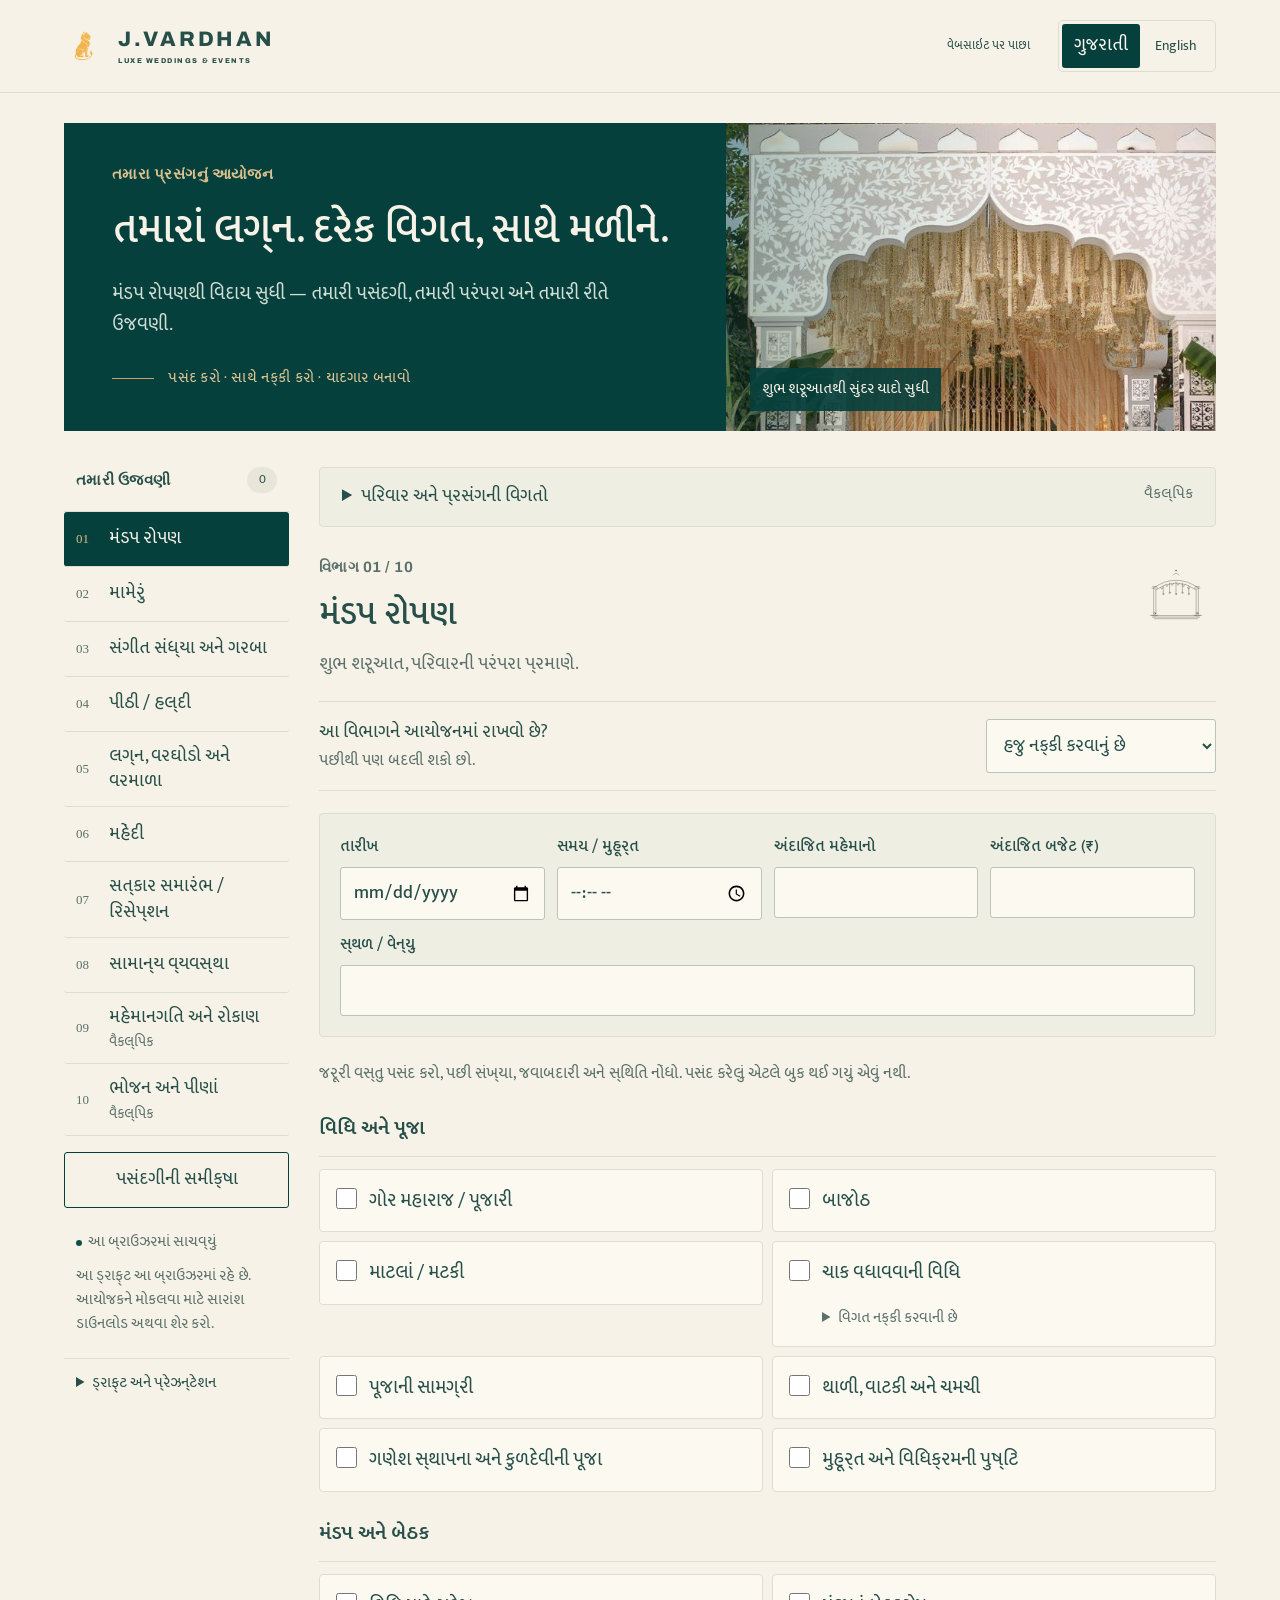
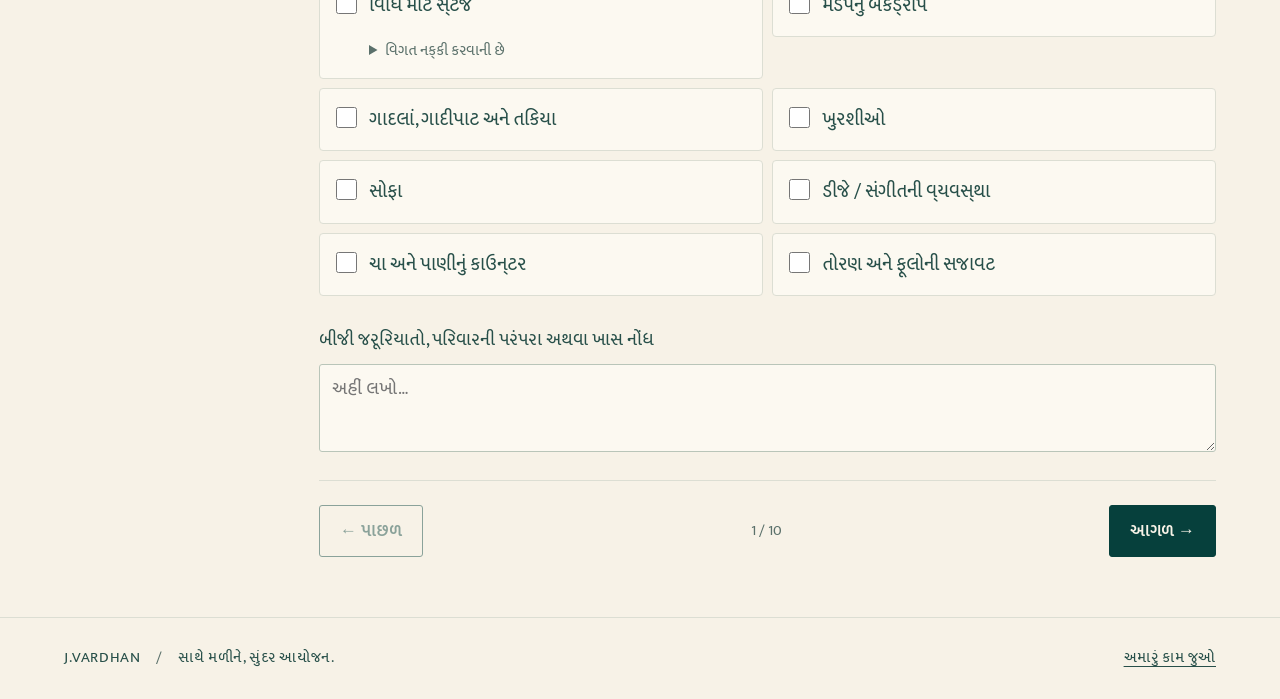
==== checklist.html @ 28c512dc "Add bilingual wedding checklist and client meeting decks" ====
<!doctype html>
<html lang="gu">
<head>
  <meta charset="utf-8">
  <meta name="viewport" content="width=device-width, initial-scale=1">
  <title>Wedding Checklist · Gujarati & English | J.Vardhan</title>
  <meta name="description" content="Plan your wedding together with a Gujarati and English checklist. Choose each function, record arrangements and create a client brief.">
  <meta name="theme-color" content="#06403C">
  <link rel="canonical" href="https://mihirzalavadia.github.io/jvardhan-site/checklist.html">
  <meta property="og:type" content="website">
  <meta property="og:title" content="Your wedding, thoughtfully planned | J.Vardhan">
  <meta property="og:description" content="A Gujarati and English wedding checklist for families. From Mandap Ropan to the final farewell.">
  <meta property="og:url" content="https://mihirzalavadia.github.io/jvardhan-site/checklist.html">
  <meta property="og:image" content="https://mihirzalavadia.github.io/jvardhan-site/assets/real/real-mandap-01.jpg">
  <meta name="twitter:card" content="summary_large_image">
  <link rel="icon" href="assets/lion-guardian.png">
  <link rel="preconnect" href="https://fonts.googleapis.com">
  <link rel="preconnect" href="https://fonts.gstatic.com" crossorigin>
  <link href="https://fonts.googleapis.com/css2?family=Archivo:wght@500;600;700;800&family=Inter:wght@400;500;600&family=Mukta+Vaani:wght@400;500;600;700&display=swap" rel="stylesheet">
  <link href="https://api.fontshare.com/v2/css?f[]=boska@400,401,500&display=swap" rel="stylesheet">
  <link rel="stylesheet" href="checklist.css?v=1">
  <script src="checklist-data.js?v=1" defer></script>
  <script src="checklist.js?v=1" defer></script>
</head>
<body>
  <a class="skip-link" href="#workspace">ફોર્મ પર જાઓ / Skip to form</a>
  <header class="topbar">
    <a href="index.html" class="brand" aria-label="J.Vardhan home"><img src="assets/lion-guardian.png" alt="" width="40" height="48"><span>J.VARDHAN<small>LUXE WEDDINGS &amp; EVENTS</small></span></a>
    <div class="top-actions"><a href="weddings.html" class="back-site" data-t="backSite">વેબસાઇટ પર પાછા</a><div class="language" role="group" aria-label="Language / ભાષા"><button type="button" data-lang="gu" lang="gu" aria-pressed="true">ગુજરાતી</button><button type="button" data-lang="en" lang="en" aria-pressed="false">English</button></div></div>
  </header>
  <main>
    <section class="hero">
      <div class="hero-copy"><p class="eyebrow" data-t="eyebrow">તમારા પ્રસંગનું આયોજન</p><h1 data-t="headline">તમારાં લગ્ન. દરેક વિગત, સાથે મળીને.</h1><p data-t="heroText">મંડપ રોપણથી વિદાય સુધી — તમારી પસંદગી, તમારી પરંપરા અને તમારી રીતે ઉજવણી.</p><div class="hero-foot"><span class="gold-line"></span><span data-t="heroFoot">પસંદ કરો · સાથે નક્કી કરો · યાદગાર બનાવો</span></div></div>
      <div class="hero-photo"><img src="assets/real/real-mandap-01.jpg" alt="Floral wedding mandap / ફૂલોથી સજાવેલો લગ્નમંડપ" width="700" height="500"><span data-t="photoCaption">શુભ શરૂઆતથી સુંદર યાદો સુધી</span></div>
    </section>
    <div class="planner-layout">
      <aside class="sidebar" aria-label="Planning sections / આયોજનના વિભાગો">
        <div class="sidebar-heading"><span class="eyebrow" data-t="yourCelebration">તમારી ઉજવણી</span><span id="total-counter" class="count-pill">0</span></div>
        <nav id="section-nav" aria-label="Functions / પ્રસંગો"></nav>
        <button type="button" id="review-nav" class="review-nav" data-t="review">પસંદગીની સમીક્ષા</button>
        <div class="save-note"><span class="save-dot" aria-hidden="true"></span><span id="save-status" role="status"></span><p data-t="localNotice">આ ડ્રાફ્ટ આ બ્રાઉઝરમાં રહે છે. આયોજકને મોકલવા માટે સારાંશ ડાઉનલોડ અથવા શેર કરો.</p></div>
        <details class="draft-tools"><summary data-t="draftTools">ડ્રાફ્ટ અને પ્રેઝન્ટેશન</summary><button type="button" data-action="export" data-t="saveDraft">ફરી ખોલી શકાય એવો ડ્રાફ્ટ ડાઉનલોડ કરો</button><button type="button" data-action="import" data-t="openDraft">સાચવેલો ડ્રાફ્ટ ખોલો</button><input id="import-file" type="file" accept="application/json,.json" hidden><a id="deck-download" href="assets/decks/JVARDHAN-Wedding-Checklist-Gujarati.pptx" download data-t="deck">પ્રેઝન્ટેશન ડાઉનલોડ કરો</a><button type="button" data-action="reset" class="reset" data-t="newClient">નવા ક્લાયન્ટ માટે શરૂ કરો</button></details>
      </aside>
      <div class="workspace" id="workspace" tabindex="-1">
        <details class="client-details" id="client-details"><summary><span data-t="clientDetails">પરિવાર અને પ્રસંગની વિગતો</span><small data-t="optional">વૈકલ્પિક</small></summary><div id="client-fields" class="field-grid"></div></details>
        <div id="step-content"></div>
      </div>
    </div>
  </main>
  <footer class="footer"><span>J.VARDHAN <span class="footer-divider">/</span> <span data-t="footer">સાથે મળીને, સુંદર આયોજન.</span></span><a href="portfolio.html" data-t="portfolio">અમારું કામ જુઓ</a></footer>
  <div id="toast" class="toast" role="status" aria-live="polite" hidden></div>
  <div id="print-content"></div>
  <noscript><div class="noscript">આ ફોર્મ માટે JavaScript ચાલુ કરો. / Please enable JavaScript to use the checklist.</div></noscript>
</body>
</html>
---- checklist.css ----
:root{--green:#06403c;--deep:#0e4f4c;--ink:#274f49;--muted:#5b716b;--gold:#c9a263;--ivory:#f7f2e7;--paper:#fcf9f1;--line:#dcded3;--serif:'Boska',Georgia,serif;--sans:'Inter','Segoe UI',sans-serif;--gu:'Mukta Vaani','Nirmala UI','Shruti',sans-serif;color-scheme:light}
*{box-sizing:border-box}body{margin:0;background:var(--ivory);color:var(--ink);font:15px/1.65 var(--sans)}html{scroll-behavior:smooth}html[lang=gu] body{font-family:var(--gu);font-size:18px}a{color:inherit}button,input,select,textarea{font:inherit;color:inherit}button,a,input,select,textarea,summary{touch-action:manipulation}button{cursor:pointer}button:disabled{cursor:default;opacity:.45}a:focus-visible,button:focus-visible,input:focus-visible,select:focus-visible,textarea:focus-visible,summary:focus-visible{outline:3px solid var(--deep);outline-offset:3px}button{border-radius:3px}img{max-width:100%;display:block}h1,h2,h3,p{margin:0}button,a{ -webkit-tap-highlight-color:transparent}h1,h2{font-family:var(--serif);font-weight:500;line-height:1.1}html[lang=gu] h1,html[lang=gu] h2,html[lang=gu] h3{font-family:var(--gu);line-height:1.35}html[lang=gu] .eyebrow{letter-spacing:.03em;font-size:15px}.eyebrow{font:700 10px/1.5 'Archivo',sans-serif;letter-spacing:.2em;text-transform:uppercase}.skip-link{position:absolute;left:12px;top:-100px;z-index:20;background:var(--paper);padding:12px}.skip-link:focus{top:12px}
.topbar{max-width:1440px;margin:auto;padding:20px 5%;display:flex;justify-content:space-between;align-items:center;gap:16px;border-bottom:1px solid var(--line)}.brand{display:flex;align-items:center;gap:14px;text-decoration:none}.brand img{object-fit:contain}.brand>span{font:800 21px/1.25 'Archivo',sans-serif;letter-spacing:.13em}.brand small{display:block;font-size:7px;letter-spacing:.22em;margin-top:5px}.top-actions{display:flex;align-items:center;gap:28px}.back-site{font-size:12px;text-decoration:none}.language{display:flex;border:1px solid var(--line);padding:3px;border-radius:5px}.language button{min-width:72px;min-height:44px;background:transparent;border:0;padding:6px 12px;font-size:14px}.language button[aria-pressed=true]{background:var(--green);color:var(--paper)}.language button[lang=gu]{font-family:var(--gu);font-size:18px}
.hero{display:grid;grid-template-columns:1.35fr 1fr;max-width:1296px;margin:30px auto 0;background:var(--green);color:var(--ivory);min-height:280px;overflow:hidden}.hero-copy{padding:40px 48px}.hero .eyebrow{color:#dcc18f}.hero h1{font-size:clamp(36px,3.8vw,53px);max-width:600px;margin:15px 0 20px}.hero p:not(.eyebrow){max-width:540px;font-size:14px;color:#d1ddd5}.hero-foot{display:flex;align-items:center;gap:14px;font-size:11px;letter-spacing:.04em;color:#e0c798;margin-top:26px}.gold-line{height:1px;width:42px;background:var(--gold)}.hero-photo{position:relative;min-height:280px}.hero-photo:after{content:'';position:absolute;inset:0;background:linear-gradient(90deg,rgba(6,64,60,.35),transparent 60%)}.hero-photo img{height:100%;width:100%;object-fit:cover;position:absolute}.hero-photo span{position:absolute;bottom:20px;left:24px;right:24px;background:rgba(6,64,60,.9);padding:9px 12px;z-index:1;font-size:11px;max-width:max-content}html[lang=gu] .hero h1{font-size:clamp(31px,3.3vw,46px)}html[lang=gu] .hero p:not(.eyebrow){font-size:19px}html[lang=gu] .hero-foot,html[lang=gu] .hero-photo span{font-size:15px}
.planner-layout{max-width:1296px;margin:36px auto 60px;display:grid;grid-template-columns:250px minmax(0,1fr);gap:44px}.sidebar{align-self:start;position:sticky;top:20px}.sidebar-heading{display:flex;align-items:center;justify-content:space-between;padding:0 12px 18px;border-bottom:1px solid var(--line)}.count-pill{display:inline-flex;align-items:center;justify-content:center;background:#e7e6d9;border-radius:40px;min-width:30px;font-size:12px;min-height:26px}.section-link{display:flex;width:100%;text-align:left;align-items:center;gap:12px;padding:12px;border:0;border-bottom:1px solid var(--line);background:transparent;min-height:55px;line-height:1.4}.section-link .step-number{font:13px Georgia,serif;color:var(--muted);flex:0 0 21px}.section-link .step-label{flex:1;font-size:13px}.section-link .step-count{font-size:11px;border:1px solid var(--line);border-radius:30px;padding:1px 7px}.section-link[aria-current=step]{background:var(--green);color:var(--ivory);border-radius:3px}.section-link[aria-current=step] .step-number{color:#d9bc89}.section-link small{display:block;font-size:10px;font-weight:400;color:var(--muted);margin-top:2px}.section-link[aria-current=step] small{color:#d1ddd5}html[lang=gu] .section-link .step-label{font-size:18px}html[lang=gu] .section-link small{font-size:14px}.review-nav{width:100%;background:transparent;border:1px solid var(--green);margin-top:16px;padding:12px;min-height:46px;font-size:13px}.review-nav[aria-current=step]{background:var(--green);color:var(--ivory)}.save-note{font-size:11px;color:var(--muted);margin:22px 12px}.save-note p{margin-top:9px;line-height:1.6}.save-dot{display:inline-block;background:var(--deep);height:6px;width:6px;border-radius:50%;margin-right:6px}.draft-tools{border-top:1px solid var(--line);font-size:11px;padding:12px}.draft-tools summary{cursor:pointer;min-height:36px}.draft-tools button,.draft-tools a,.import-button{display:block;width:100%;text-align:left;border:0;background:transparent;text-decoration:underline;text-underline-offset:3px;padding:10px 0;min-height:44px;cursor:pointer}.draft-tools .reset{text-decoration:none;opacity:.85}html[lang=gu] .review-nav{font-size:18px}html[lang=gu] .save-note,html[lang=gu] .draft-tools{font-size:15px}
.workspace{min-width:0;outline:0}.client-details{border:1px solid var(--line);background:#efeee3;margin-bottom:26px;padding:0 22px;border-radius:4px}.client-details>summary{cursor:pointer;min-height:58px;align-content:center;font-size:13px}.client-details summary small{float:right;color:var(--muted);font-size:11px}.client-details[open]{padding-bottom:22px}.client-details .field-grid{padding-top:18px}.field-grid{display:grid;grid-template-columns:repeat(2,minmax(0,1fr));gap:16px}.field{display:flex;flex-direction:column;gap:6px;font-size:11px;font-weight:500;min-width:0}.field.wide{grid-column:1/-1}input:not([type=checkbox]),select,textarea{display:block;width:100%;background:var(--paper);border:1px solid #b9c5b9;border-radius:3px;min-height:46px;padding:10px 12px;font-size:14px;min-width:0}textarea{resize:vertical;min-height:88px;line-height:1.6}input[type=checkbox]{width:21px;height:21px;accent-color:var(--green);flex:0 0 21px;margin:2px 0 0;cursor:pointer}html[lang=gu] .field{font-size:16px}html[lang=gu] input,html[lang=gu] select,html[lang=gu] textarea{font-size:18px}html[lang=gu] .client-details>summary{font-size:18px}html[lang=gu] .client-details summary small{font-size:15px}
.step-header{display:flex;align-items:flex-start;justify-content:space-between;gap:24px;margin-bottom:22px}.step-header h2{font-size:39px;margin:9px 0 12px}.step-header p{font-size:13px;color:var(--muted);max-width:520px}.step-header .eyebrow{color:var(--muted)}.step-icon{height:64px;width:64px;object-fit:contain;margin:10px 8px 0;opacity:.75}.function-state{display:flex;align-items:center;justify-content:space-between;gap:20px;border-block:1px solid var(--line);padding:16px 0;margin-bottom:22px}.function-state label{font-size:13px}.function-state select{width:230px;flex-shrink:0}.function-state p{font-size:11px;color:var(--muted)}.section-meta{padding:20px;background:#efeee3;border:1px solid var(--line);border-radius:4px;margin-bottom:24px}.section-meta .field-grid{grid-template-columns:repeat(4,minmax(0,1fr));gap:12px}.section-meta .field.venue{grid-column:1/-1}.hint{font-size:12px;color:var(--muted);padding:0 0 24px}.group{margin:0 0 25px;padding:0;border:0;min-width:0}.group legend{width:100%;font:600 14px/1.6 var(--sans);padding:0 0 12px;border-bottom:1px solid var(--line);margin-bottom:12px}.items{display:grid;grid-template-columns:1fr 1fr;gap:9px}.item{align-self:start;background:var(--paper);border:1px solid var(--line);border-radius:4px;overflow:hidden;transition:border-color .2s}.item.selected{border-color:#779382;background:#f0f3e9}.item-choice{display:flex;align-items:flex-start;gap:12px;padding:16px;min-height:61px;cursor:pointer;font-size:13px;line-height:1.55}.item-choice span{flex:1}.item-note{margin:0 16px 12px 49px;font-size:11px;color:var(--muted);line-height:1.65}.item-note summary{cursor:pointer;min-height:30px;align-content:center}.item-note p{padding:5px 0}.item-controls{display:grid;grid-template-columns:1fr 1fr;gap:10px;border-top:1px solid #c9d6c4;margin:0 16px;padding:12px 0 16px}.item-controls .field:last-child{grid-column:1/-1}.item-controls input,.item-controls select{font-size:12px;padding:7px;min-height:43px}.item-controls textarea{min-height:62px;font-size:12px}.section-notes{padding-top:5px}.section-notes>label{font-size:13px;display:block;margin-bottom:8px}.step-footer{display:flex;align-items:center;justify-content:space-between;gap:12px;border-top:1px solid var(--line);padding-top:24px;margin-top:28px}.step-footer .position{font-size:11px;color:var(--muted)}.btn{display:inline-flex;align-items:center;justify-content:center;gap:8px;min-height:46px;padding:11px 20px;border:1px solid var(--green);background:transparent;color:var(--green);text-decoration:none;font-size:12px;font-weight:600}.btn.primary{background:var(--green);color:var(--ivory)}.btn.gold{background:var(--gold);border-color:var(--gold);color:#123e36}.button-row{display:flex;gap:10px;flex-wrap:wrap}.inactive-panel{padding:38px 28px;background:var(--paper);border:1px dashed #bac6b9;border-radius:5px;text-align:center;color:var(--muted)}.inactive-panel h3{font-family:var(--serif);font-size:26px;font-weight:500;color:var(--green);margin-bottom:10px}.inactive-panel p{font-size:13px}.inactive-panel .btn{margin-top:20px}html[lang=gu] .step-header h2{font-size:34px}html[lang=gu] .step-header p{font-size:18px}html[lang=gu] .function-state label,html[lang=gu] .section-notes>label{font-size:18px}html[lang=gu] .function-state p,html[lang=gu] .hint{font-size:16px}html[lang=gu] .group legend{font-family:var(--gu);font-size:20px}html[lang=gu] .item-choice{font-size:19px}html[lang=gu] .item-note{font-size:15px}html[lang=gu] .item-controls input,html[lang=gu] .item-controls select,html[lang=gu] .item-controls textarea{font-size:16px}html[lang=gu] .btn{font-size:17px}html[lang=gu] .step-footer .position{font-size:15px}html[lang=gu] .inactive-panel p{font-size:18px}
.review-intro{background:var(--green);color:var(--ivory);padding:28px;margin-bottom:26px;border-radius:4px}.review-intro h2{font-size:36px;margin:10px 0 15px}.review-intro p{color:#d3dfd4;font-size:13px;margin-bottom:20px}.review-intro .eyebrow{color:#dcc18f}.review-stats{display:flex;gap:25px;margin:20px 0}.review-stats strong{display:block;font:34px var(--serif);color:#dfc494}.review-stats span{font-size:11px}.review-section{margin:0 0 24px;padding:22px;border:1px solid var(--line);background:var(--paper);border-radius:4px;overflow-wrap:anywhere}.review-section h3{font-family:var(--serif);font-size:27px;font-weight:500;margin:0 0 12px}.review-section .edit-link{float:right;background:transparent;border:0;text-decoration:underline;min-height:44px;font-size:12px}.review-section ul{padding-left:20px;margin:0}.review-section li{margin:12px 0;font-size:13px;break-inside:avoid}.review-section li small{display:block;color:var(--muted);font-size:11px;white-space:pre-wrap}.review-meta,.review-note{font-size:12px;color:var(--muted);margin:10px 0;white-space:pre-wrap}.review-note{padding-top:10px;border-top:1px solid var(--line)}.review-empty{padding:30px;text-align:center;background:var(--paper);border:1px solid var(--line)}.review-empty p{margin:10px 0 20px}.footer{border-top:1px solid var(--line);padding:28px 5%;display:flex;justify-content:space-between;gap:20px;font-size:11px;letter-spacing:.04em}.footer-divider{margin:0 12px;color:var(--muted)}.footer a{text-underline-offset:4px}.toast{position:fixed;bottom:24px;left:50%;transform:translateX(-50%);background:var(--green);color:var(--paper);padding:14px 22px;border:1px solid var(--gold);border-radius:5px;z-index:40;max-width:90vw;width:max-content;box-shadow:0 5px 30px #123e3630;font-size:14px}.toast[hidden]{display:none}.noscript{padding:30px;text-align:center;font-size:20px}#print-content{display:none}html[lang=gu] .review-intro p{font-size:18px}html[lang=gu] .review-stats span,html[lang=gu] .review-meta,html[lang=gu] .review-note{font-size:16px}html[lang=gu] .review-section li{font-size:19px}html[lang=gu] .review-section li small{font-size:16px}html[lang=gu] .footer{font-size:15px}
@media(min-width:1441px){.topbar{padding-inline:72px}}@media(max-width:1380px){.hero,.planner-layout{margin-left:5%;margin-right:5%}.planner-layout{gap:30px;grid-template-columns:225px minmax(0,1fr)}}@media(max-width:1000px){.hero-copy{padding:30px}.hero{grid-template-columns:1.5fr 1fr}.hero h1{font-size:38px}.items{grid-template-columns:1fr}.section-meta .field-grid{grid-template-columns:1fr 1fr}.planner-layout{gap:22px;grid-template-columns:210px minmax(0,1fr)}.step-header h2{font-size:32px}.function-state{align-items:flex-start;flex-direction:column;gap:10px}.function-state select{width:100%}.step-icon{width:48px;height:48px}}
@media(max-width:720px){.topbar{padding:16px 5%;gap:10px}.brand>span{font-size:16px}.brand{gap:7px}.brand img{width:29px;height:38px}.brand small{font-size:5px}.top-actions{gap:0}.back-site{display:none}.language button{min-width:58px;padding:6px 9px;font-size:12px}.language button[lang=gu]{font-size:16px}.hero{margin-top:18px;grid-template-columns:1fr;min-height:0}.hero-copy{padding:28px 25px}.hero h1{font-size:37px}.hero-photo{min-height:130px;height:130px}.hero-photo img{object-position:center 58%}.hero-photo span{bottom:12px;left:20px}.hero-foot{margin-top:20px}.planner-layout{display:block;margin-top:22px}.sidebar{position:static;margin-bottom:26px}.sidebar-heading{padding:0 0 12px}.sidebar nav{display:flex;overflow-x:auto;gap:8px;margin:12px 0;padding:2px 2px 8px;scrollbar-width:thin}.section-link{min-width:156px;width:156px;border:1px solid var(--line);border-radius:3px;align-items:center;padding:10px;min-height:62px}.section-link .step-label{font-size:12px}.section-link .step-number{flex-basis:16px}.section-link .step-count{display:none}.review-nav{width:auto;margin:0;padding-inline:20px}.save-note{margin:14px 0 0}.save-note p{margin-top:5px;max-width:440px}.draft-tools{margin-top:12px;padding:10px 0 0}.draft-tools:not([open]) summary{min-height:30px}.client-details{padding:0 16px;margin-bottom:23px}.client-details>summary{font-size:12px}.step-header{gap:12px}.step-header h2{font-size:34px}.step-icon{width:45px}.section-meta{padding:16px}.field-grid{gap:14px}.field-grid input,.field-grid select{font-size:16px}.item-controls input,.item-controls select,.item-controls textarea{font-size:16px}.step-footer{position:sticky;bottom:0;background:var(--ivory);padding:14px 0;margin-top:24px;z-index:5}.step-footer .position{font-size:10px}.btn{padding:11px 16px}.footer{font-size:10px;padding-block:24px}.footer-divider{margin:0 5px}.review-intro{padding:22px}.review-section{padding:18px}html[lang=gu] .hero h1{font-size:34px}html[lang=gu] .step-header h2{font-size:29px}html[lang=gu] .section-link .step-label{font-size:17px}html[lang=gu] .step-footer .position{font-size:13px}}
@media(max-width:370px){.brand small{letter-spacing:.12em}.brand>span{font-size:14px}.language button{min-width:52px}.hero-copy{padding:24px 20px}.field-grid{grid-template-columns:1fr}.section-meta .field-grid{grid-template-columns:1fr 1fr}.step-footer .position{display:none}}
[hidden]{display:none!important}
@media(max-width:720px){.step-footer{position:static}}
@media(prefers-reduced-motion:reduce){html{scroll-behavior:auto}*{transition:none!important}}
@media print{@page{size:A4;margin:16mm}body{background:white;color:#153f36;font-size:11px}.topbar,main,.footer,.toast,.skip-link,.noscript{display:none!important}#print-content{display:block}#print-content>h1{font-size:29px;margin:12px 0}#print-content>p{font-size:11px;margin-bottom:18px}.review-section{border:0;border-top:1px solid #bcc9b9;border-radius:0;padding:16px 0 0;margin-bottom:20px;background:white;break-inside:auto}.review-section h3{font-size:22px;break-after:avoid}.review-section li{font-size:11px;margin:9px 0}.review-section li small,.review-note,.review-meta{font-size:10px}.review-section .edit-link{display:none}.review-section ul{padding-left:18px}.review-note{break-inside:avoid}html[lang=gu] .review-section li{font-size:15px}html[lang=gu] .review-section li small,html[lang=gu] .review-meta,html[lang=gu] .review-note{font-size:13px}}
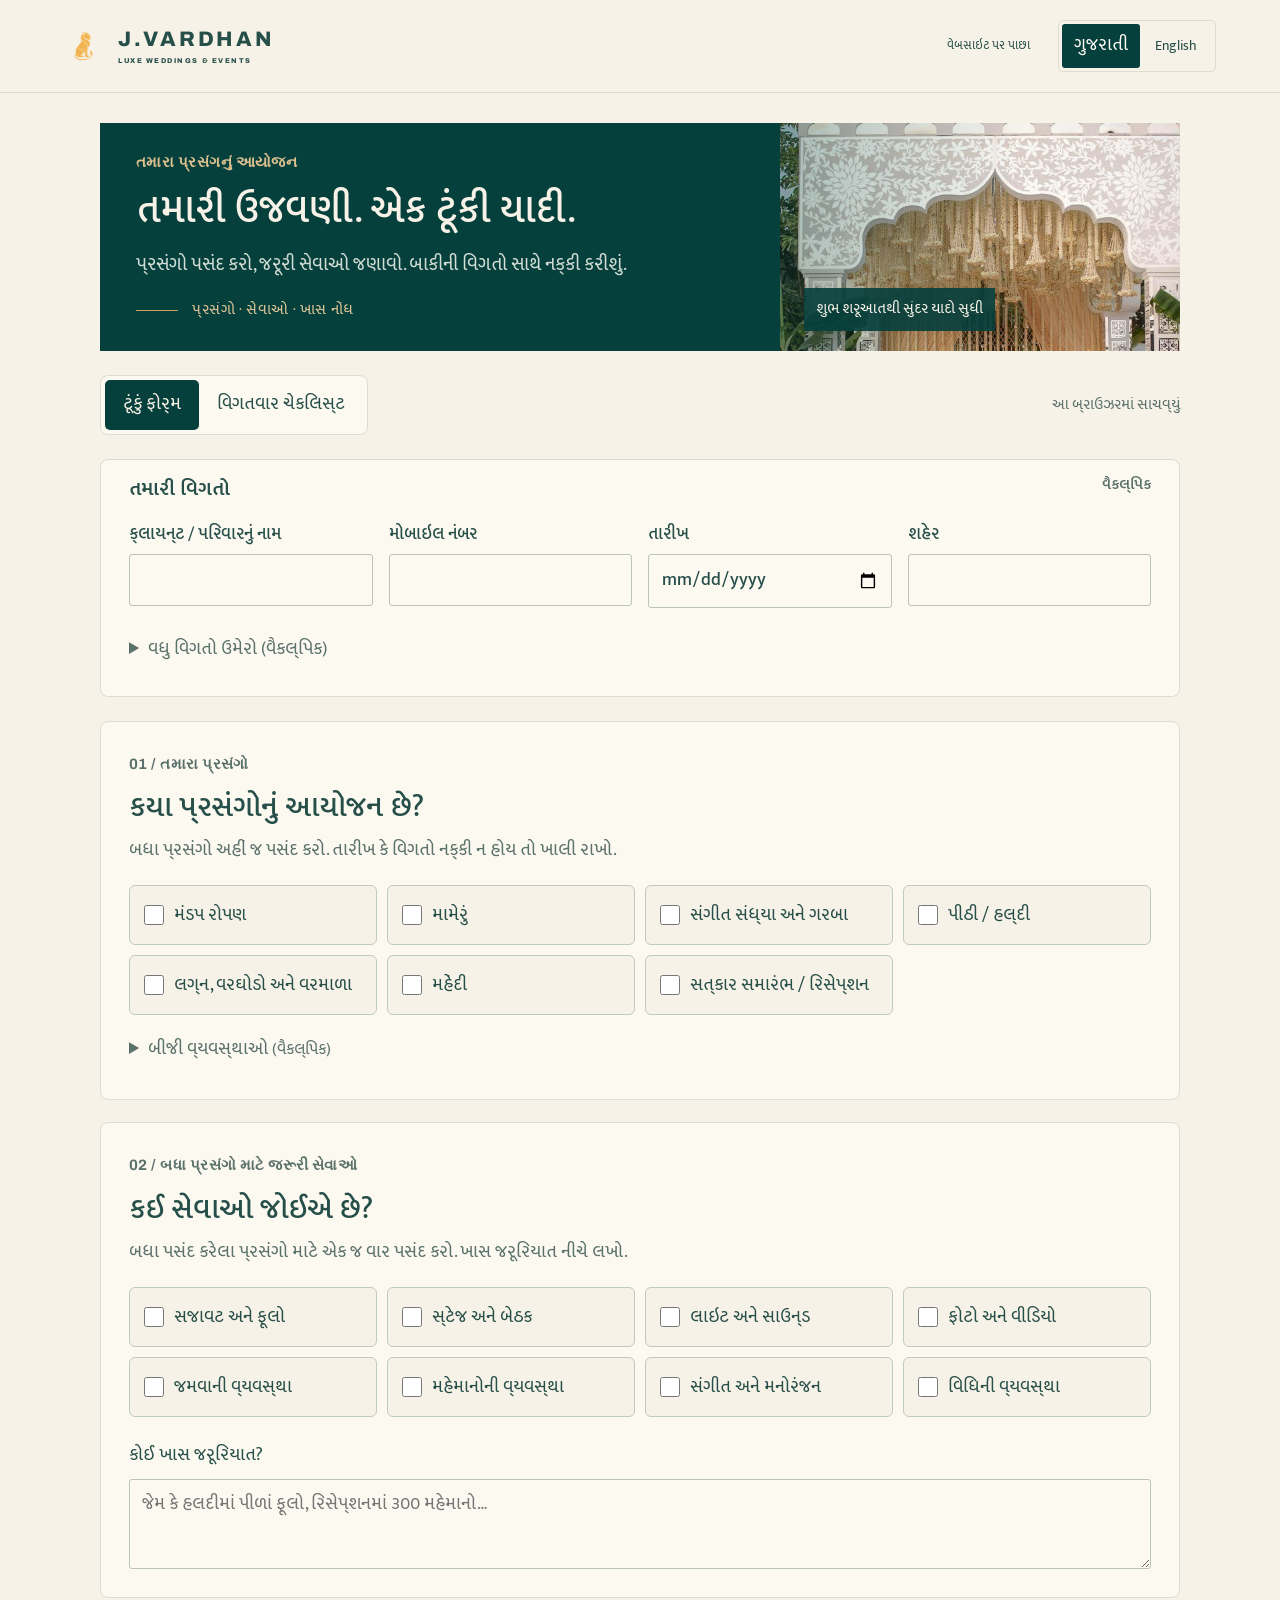
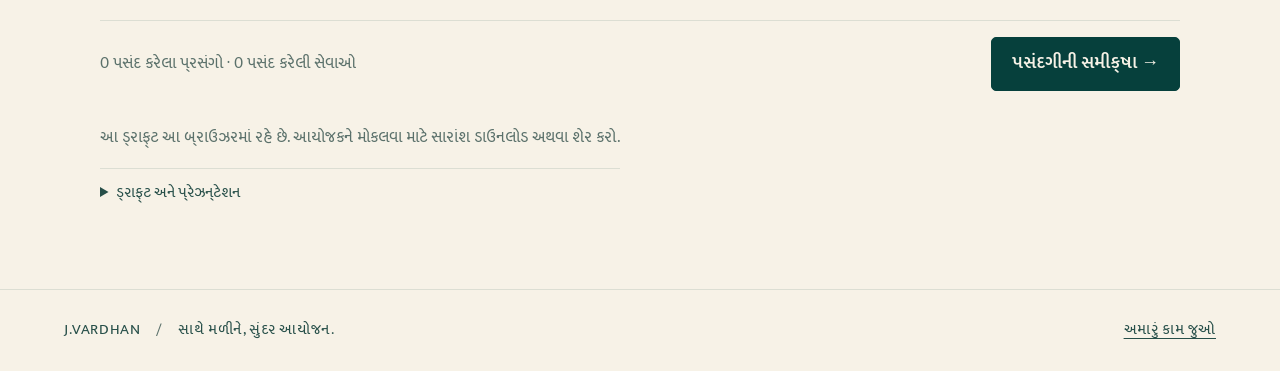
==== commit a78fc530: "Simplify client planning into a bilingual quick brief" ====
--- a/checklist.html
+++ b/checklist.html
@@ -4,7 +4,7 @@
   <meta charset="utf-8">
   <meta name="viewport" content="width=device-width, initial-scale=1">
   <title>Wedding Checklist · Gujarati & English | J.Vardhan</title>
-  <meta name="description" content="Plan your wedding together with a Gujarati and English checklist. Choose each function, record arrangements and create a client brief.">
+  <meta name="description" content="Create a short wedding brief in Gujarati or English. Choose your events, select services once and share your plans with J.Vardhan.">
   <meta name="theme-color" content="#06403C">
   <link rel="canonical" href="https://mihirzalavadia.github.io/jvardhan-site/checklist.html">
   <meta property="og:type" content="website">
@@ -18,11 +18,11 @@
   <link rel="preconnect" href="https://fonts.gstatic.com" crossorigin>
   <link href="https://fonts.googleapis.com/css2?family=Archivo:wght@500;600;700;800&family=Inter:wght@400;500;600&family=Mukta+Vaani:wght@400;500;600;700&display=swap" rel="stylesheet">
   <link href="https://api.fontshare.com/v2/css?f[]=boska@400,401,500&display=swap" rel="stylesheet">
-  <link rel="stylesheet" href="checklist.css?v=1">
+  <link rel="stylesheet" href="checklist.css?v=2">
   <script src="checklist-data.js?v=1" defer></script>
-  <script src="checklist.js?v=1" defer></script>
+  <script src="checklist.js?v=2" defer></script>
 </head>
-<body>
+<body data-view="quick">
   <a class="skip-link" href="#workspace">ફોર્મ પર જાઓ / Skip to form</a>
   <header class="topbar">
     <a href="index.html" class="brand" aria-label="J.Vardhan home"><img src="assets/lion-guardian.png" alt="" width="40" height="48"><span>J.VARDHAN<small>LUXE WEDDINGS &amp; EVENTS</small></span></a>
@@ -33,12 +33,16 @@
       <div class="hero-copy"><p class="eyebrow" data-t="eyebrow">તમારા પ્રસંગનું આયોજન</p><h1 data-t="headline">તમારાં લગ્ન. દરેક વિગત, સાથે મળીને.</h1><p data-t="heroText">મંડપ રોપણથી વિદાય સુધી — તમારી પસંદગી, તમારી પરંપરા અને તમારી રીતે ઉજવણી.</p><div class="hero-foot"><span class="gold-line"></span><span data-t="heroFoot">પસંદ કરો · સાથે નક્કી કરો · યાદગાર બનાવો</span></div></div>
       <div class="hero-photo"><img src="assets/real/real-mandap-01.jpg" alt="Floral wedding mandap / ફૂલોથી સજાવેલો લગ્નમંડપ" width="700" height="500"><span data-t="photoCaption">શુભ શરૂઆતથી સુંદર યાદો સુધી</span></div>
     </section>
+    <div class="planner-toolbar">
+      <div class="view-switch" role="group" aria-label="Form view / ફોર્મનો પ્રકાર"><button type="button" data-view="quick" aria-pressed="true" data-t="quickView">ટૂંકું ફોર્મ</button><button type="button" data-view="detailed" aria-pressed="false" data-t="detailedView">વિગતવાર ચેકલિસ્ટ</button></div>
+      <span id="save-status" class="draft-status" role="status"></span>
+    </div>
     <div class="planner-layout">
       <aside class="sidebar" aria-label="Planning sections / આયોજનના વિભાગો">
         <div class="sidebar-heading"><span class="eyebrow" data-t="yourCelebration">તમારી ઉજવણી</span><span id="total-counter" class="count-pill">0</span></div>
         <nav id="section-nav" aria-label="Functions / પ્રસંગો"></nav>
         <button type="button" id="review-nav" class="review-nav" data-t="review">પસંદગીની સમીક્ષા</button>
-        <div class="save-note"><span class="save-dot" aria-hidden="true"></span><span id="save-status" role="status"></span><p data-t="localNotice">આ ડ્રાફ્ટ આ બ્રાઉઝરમાં રહે છે. આયોજકને મોકલવા માટે સારાંશ ડાઉનલોડ અથવા શેર કરો.</p></div>
+        <div class="save-note"><p data-t="localNotice">આ ડ્રાફ્ટ આ બ્રાઉઝરમાં રહે છે. આયોજકને મોકલવા માટે સારાંશ ડાઉનલોડ અથવા શેર કરો.</p></div>
         <details class="draft-tools"><summary data-t="draftTools">ડ્રાફ્ટ અને પ્રેઝન્ટેશન</summary><button type="button" data-action="export" data-t="saveDraft">ફરી ખોલી શકાય એવો ડ્રાફ્ટ ડાઉનલોડ કરો</button><button type="button" data-action="import" data-t="openDraft">સાચવેલો ડ્રાફ્ટ ખોલો</button><input id="import-file" type="file" accept="application/json,.json" hidden><a id="deck-download" href="assets/decks/JVARDHAN-Wedding-Checklist-Gujarati.pptx" download data-t="deck">પ્રેઝન્ટેશન ડાઉનલોડ કરો</a><button type="button" data-action="reset" class="reset" data-t="newClient">નવા ક્લાયન્ટ માટે શરૂ કરો</button></details>
       </aside>
       <div class="workspace" id="workspace" tabindex="-1">
--- a/checklist.css
+++ b/checklist.css
@@ -12,4 +12,14 @@
 [hidden]{display:none!important}
 @media(max-width:720px){.step-footer{position:static}}
 @media(prefers-reduced-motion:reduce){html{scroll-behavior:auto}*{transition:none!important}}
+/* The short brief keeps all event choices together and asks for services once. */
+.planner-toolbar{max-width:1296px;margin:24px auto 0;display:flex;align-items:center;justify-content:space-between;gap:16px}.view-switch{display:flex;padding:4px;border:1px solid var(--line);border-radius:8px;background:var(--paper)}.view-switch button{border:0;background:transparent;border-radius:5px;min-height:44px;padding:10px 18px;font-size:13px}.view-switch button[aria-pressed=true]{background:var(--green);color:var(--ivory)}.draft-status{font-size:12px;color:var(--muted)}
+body[data-view=quick] .hero{min-height:0;grid-template-columns:1.7fr 1fr;max-width:1080px}body[data-view=quick] .hero-copy{padding:28px 36px}body[data-view=quick] .hero h1{font-size:clamp(32px,3.1vw,43px);margin:10px 0 12px}body[data-view=quick] .hero-photo{min-height:210px}body[data-view=quick] .hero-foot{margin-top:18px}body[data-view=quick] .planner-toolbar{max-width:1080px}body[data-view=quick] .planner-layout{max-width:1080px;display:flex;flex-direction:column;gap:0;margin-top:24px}body[data-view=quick] .sidebar{order:2;position:static;margin:0}body[data-view=quick] .sidebar-heading,body[data-view=quick] #section-nav,body[data-view=quick] #review-nav{display:none}body[data-view=quick] .save-note{margin:18px 0;font-size:12px}body[data-view=quick] .draft-tools{padding-inline:0}body[data-view=quick] .client-details{padding:0 28px 24px;background:var(--paper);border-radius:8px;margin-bottom:24px}body[data-view=quick] .client-details>summary{font-size:16px;min-height:60px;font-weight:600;list-style:none}body[data-view=quick] .client-details>summary::-webkit-details-marker{display:none}body[data-view=quick] .client-details .field-grid{padding-top:0;grid-template-columns:repeat(4,minmax(0,1fr))}body[data-view=quick] .field{font-size:13px}body[data-view=quick] input:not([type=checkbox]),body[data-view=quick] textarea{font-size:16px}
+.more-client{grid-column:1/-1;margin-top:4px}.more-client>summary,.extra-events>summary{font-size:13px;cursor:pointer;min-height:44px;align-content:center;color:var(--muted)}.more-client .field-grid{margin-top:14px}.more-client .wide{grid-column:1/-1}.quick-section{border:1px solid var(--line);border-radius:8px;padding:28px;background:var(--paper);margin-bottom:22px}.quick-heading{margin-bottom:20px}.quick-heading .eyebrow{color:var(--muted);letter-spacing:.12em}.quick-heading h2{font-size:32px;margin:8px 0}.quick-heading p{font-size:14px;color:var(--muted);max-width:65ch}.quick-choices{display:grid;grid-template-columns:repeat(4,minmax(0,1fr));gap:10px}.quick-choice{display:flex;align-items:center;gap:10px;min-height:60px;padding:13px 14px;border:1px solid #becbc0;background:var(--ivory);border-radius:6px;cursor:pointer;font-size:14px;line-height:1.5;overflow-wrap:anywhere}.quick-choice:has(input:checked){background:#e6eee2;border-color:var(--green);box-shadow:inset 0 0 0 1px var(--green)}.quick-choice:has(input:focus-visible){outline:3px solid var(--deep);outline-offset:3px}.quick-choice input{margin:0;width:20px;height:20px;flex:0 0 20px}.extra-events{margin-top:12px}.extra-events>summary span{font-size:.9em}.extra-events .quick-choices{margin-top:8px}.quick-notes{display:block;font-size:14px;margin-top:24px}.quick-notes textarea{margin-top:8px;min-height:90px}.retained-choices{padding:16px 0 0}.quick-footer{display:flex;justify-content:space-between;align-items:center;gap:16px;padding:16px 0;border-top:1px solid var(--line)}#quick-counter{font-size:13px;color:var(--muted)}.quick-footer .btn{font-size:14px;min-height:48px;border-radius:5px}.back-brief{background:transparent;border:0;min-height:44px;padding:0 0 12px;text-decoration:underline;text-underline-offset:4px;font-size:14px}.brief-shortlist{display:flex;flex-wrap:wrap;gap:8px 28px}.brief-shortlist li{margin:4px 0}.review-stats{flex-wrap:wrap}.more-client>summary:focus-visible,.extra-events>summary:focus-visible{outline-offset:2px}
+html[lang=gu] .view-switch button{font-size:18px}html[lang=gu] .draft-status{font-size:15px}html[lang=gu] .quick-heading h2{font-size:30px}html[lang=gu] .quick-heading p,html[lang=gu] .quick-choice,html[lang=gu] .quick-notes,html[lang=gu] .more-client>summary,html[lang=gu] .extra-events>summary,html[lang=gu] .back-brief{font-size:18px}html[lang=gu] body[data-view=quick] .client-details>summary{font-size:20px}html[lang=gu] body[data-view=quick] .field{font-size:17px}html[lang=gu] body[data-view=quick] .save-note,html[lang=gu] #quick-counter{font-size:16px}html[lang=gu] body[data-view=quick] input,html[lang=gu] body[data-view=quick] textarea{font-size:18px}html[lang=gu] .quick-footer .btn{font-size:18px}
+@media(max-width:1380px){.planner-toolbar{margin-inline:5%}}
+@media(min-width:1200px){body[data-view=quick] .hero,body[data-view=quick] .planner-toolbar,body[data-view=quick] .planner-layout{margin-inline:auto}}
+@media(max-width:900px){.quick-choices{grid-template-columns:repeat(2,minmax(0,1fr))}body[data-view=quick] .client-details .field-grid{grid-template-columns:repeat(2,minmax(0,1fr))}}
+@media(max-width:720px){.planner-toolbar{align-items:stretch;flex-direction:column;gap:8px;margin-top:18px}.view-switch button{flex:1;padding-inline:10px}.draft-status{font-size:11px}.quick-heading h2{font-size:28px}.quick-heading p{font-size:13px}.quick-section{padding:20px 16px;margin-bottom:16px}.quick-choice{padding:12px 10px;font-size:13px;gap:8px;min-height:60px}.quick-choices{gap:8px}.quick-footer{position:static;background:var(--ivory);padding:12px 0 max(12px,env(safe-area-inset-bottom));flex-wrap:wrap;gap:8px}.quick-footer .btn{width:100%}#quick-counter{width:100%;text-align:center;font-size:12px}body[data-view=quick] .hero{display:block}body[data-view=quick] .hero-copy{padding:22px}body[data-view=quick] .hero h1{font-size:32px}body[data-view=quick] .hero-photo,body[data-view=quick] .hero-foot{display:none}body[data-view=quick] .hero .eyebrow{font-size:10px}body[data-view=quick] .hero p:not(.eyebrow){font-size:13px}body[data-view=quick] .planner-layout{margin-top:16px}body[data-view=quick] .client-details{padding:0 16px 18px;margin-bottom:16px}body[data-view=quick] .client-details .field-grid{gap:12px}body[data-view=quick] .client-details>summary{font-size:15px}html[lang=gu] body[data-view=quick] .hero h1{font-size:29px}html[lang=gu] body[data-view=quick] .hero p:not(.eyebrow){font-size:18px}html[lang=gu] .quick-heading h2{font-size:27px}html[lang=gu] .quick-choice{font-size:18px}.toast{bottom:110px}}
+@media(max-width:370px){body[data-view=quick] .client-details .field-grid{grid-template-columns:1fr}.quick-choice{padding:10px 8px}.quick-heading h2{font-size:25px}}
 @media print{@page{size:A4;margin:16mm}body{background:white;color:#153f36;font-size:11px}.topbar,main,.footer,.toast,.skip-link,.noscript{display:none!important}#print-content{display:block}#print-content>h1{font-size:29px;margin:12px 0}#print-content>p{font-size:11px;margin-bottom:18px}.review-section{border:0;border-top:1px solid #bcc9b9;border-radius:0;padding:16px 0 0;margin-bottom:20px;background:white;break-inside:auto}.review-section h3{font-size:22px;break-after:avoid}.review-section li{font-size:11px;margin:9px 0}.review-section li small,.review-note,.review-meta{font-size:10px}.review-section .edit-link{display:none}.review-section ul{padding-left:18px}.review-note{break-inside:avoid}html[lang=gu] .review-section li{font-size:15px}html[lang=gu] .review-section li small,html[lang=gu] .review-meta,html[lang=gu] .review-note{font-size:13px}}
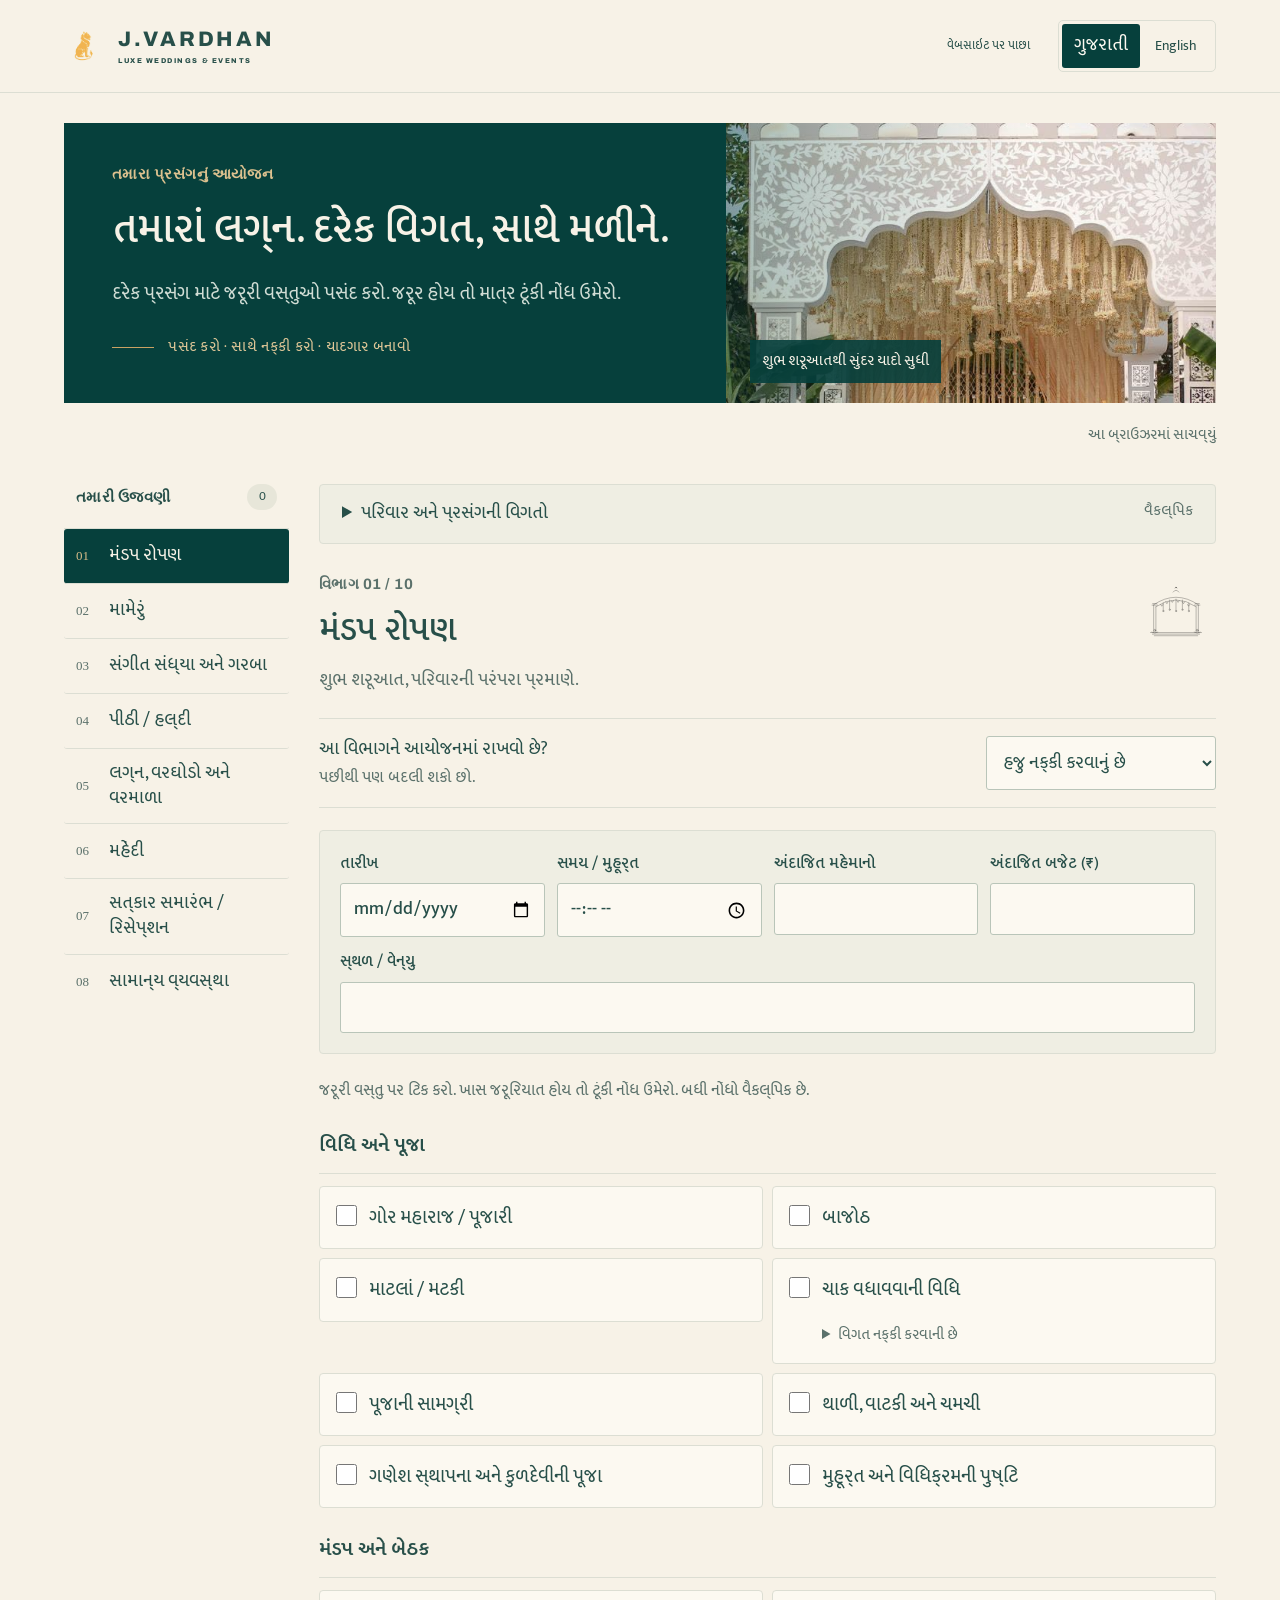
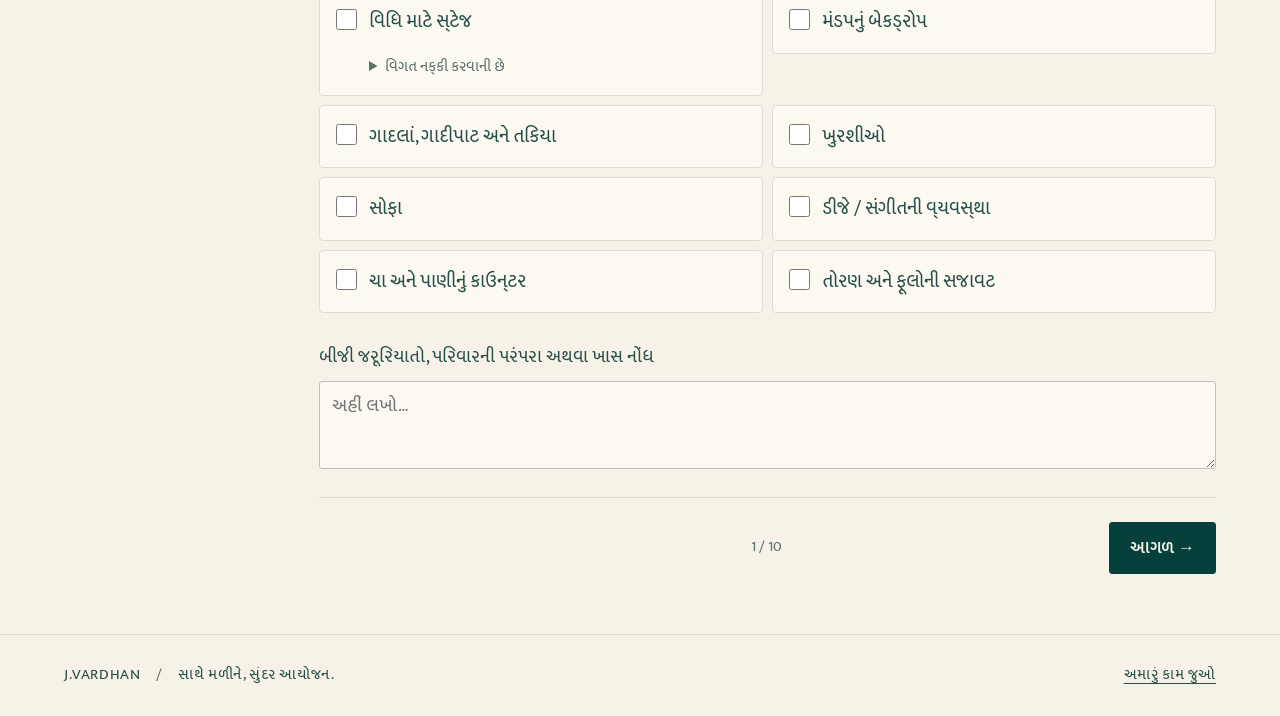
==== commit a9f61c54: "Keep detailed checklist with one optional note per item" ====
--- a/checklist.html
+++ b/checklist.html
@@ -4,7 +4,7 @@
   <meta charset="utf-8">
   <meta name="viewport" content="width=device-width, initial-scale=1">
   <title>Wedding Checklist · Gujarati & English | J.Vardhan</title>
-  <meta name="description" content="Create a short wedding brief in Gujarati or English. Choose your events, select services once and share your plans with J.Vardhan.">
+  <meta name="description" content="A detailed wedding checklist in Gujarati and English. Tick the items you need, add optional short notes and share your plans with J.Vardhan.">
   <meta name="theme-color" content="#06403C">
   <link rel="canonical" href="https://mihirzalavadia.github.io/jvardhan-site/checklist.html">
   <meta property="og:type" content="website">
@@ -18,11 +18,11 @@
   <link rel="preconnect" href="https://fonts.gstatic.com" crossorigin>
   <link href="https://fonts.googleapis.com/css2?family=Archivo:wght@500;600;700;800&family=Inter:wght@400;500;600&family=Mukta+Vaani:wght@400;500;600;700&display=swap" rel="stylesheet">
   <link href="https://api.fontshare.com/v2/css?f[]=boska@400,401,500&display=swap" rel="stylesheet">
-  <link rel="stylesheet" href="checklist.css?v=2">
+  <link rel="stylesheet" href="checklist.css?v=3">
   <script src="checklist-data.js?v=1" defer></script>
-  <script src="checklist.js?v=2" defer></script>
+  <script src="checklist.js?v=3" defer></script>
 </head>
-<body data-view="quick">
+<body data-view="detailed">
   <a class="skip-link" href="#workspace">ફોર્મ પર જાઓ / Skip to form</a>
   <header class="topbar">
     <a href="index.html" class="brand" aria-label="J.Vardhan home"><img src="assets/lion-guardian.png" alt="" width="40" height="48"><span>J.VARDHAN<small>LUXE WEDDINGS &amp; EVENTS</small></span></a>
@@ -34,7 +34,6 @@
       <div class="hero-photo"><img src="assets/real/real-mandap-01.jpg" alt="Floral wedding mandap / ફૂલોથી સજાવેલો લગ્નમંડપ" width="700" height="500"><span data-t="photoCaption">શુભ શરૂઆતથી સુંદર યાદો સુધી</span></div>
     </section>
     <div class="planner-toolbar">
-      <div class="view-switch" role="group" aria-label="Form view / ફોર્મનો પ્રકાર"><button type="button" data-view="quick" aria-pressed="true" data-t="quickView">ટૂંકું ફોર્મ</button><button type="button" data-view="detailed" aria-pressed="false" data-t="detailedView">વિગતવાર ચેકલિસ્ટ</button></div>
       <span id="save-status" class="draft-status" role="status"></span>
     </div>
     <div class="planner-layout">
--- a/checklist.css
+++ b/checklist.css
@@ -4,7 +4,7 @@
 .hero{display:grid;grid-template-columns:1.35fr 1fr;max-width:1296px;margin:30px auto 0;background:var(--green);color:var(--ivory);min-height:280px;overflow:hidden}.hero-copy{padding:40px 48px}.hero .eyebrow{color:#dcc18f}.hero h1{font-size:clamp(36px,3.8vw,53px);max-width:600px;margin:15px 0 20px}.hero p:not(.eyebrow){max-width:540px;font-size:14px;color:#d1ddd5}.hero-foot{display:flex;align-items:center;gap:14px;font-size:11px;letter-spacing:.04em;color:#e0c798;margin-top:26px}.gold-line{height:1px;width:42px;background:var(--gold)}.hero-photo{position:relative;min-height:280px}.hero-photo:after{content:'';position:absolute;inset:0;background:linear-gradient(90deg,rgba(6,64,60,.35),transparent 60%)}.hero-photo img{height:100%;width:100%;object-fit:cover;position:absolute}.hero-photo span{position:absolute;bottom:20px;left:24px;right:24px;background:rgba(6,64,60,.9);padding:9px 12px;z-index:1;font-size:11px;max-width:max-content}html[lang=gu] .hero h1{font-size:clamp(31px,3.3vw,46px)}html[lang=gu] .hero p:not(.eyebrow){font-size:19px}html[lang=gu] .hero-foot,html[lang=gu] .hero-photo span{font-size:15px}
 .planner-layout{max-width:1296px;margin:36px auto 60px;display:grid;grid-template-columns:250px minmax(0,1fr);gap:44px}.sidebar{align-self:start;position:sticky;top:20px}.sidebar-heading{display:flex;align-items:center;justify-content:space-between;padding:0 12px 18px;border-bottom:1px solid var(--line)}.count-pill{display:inline-flex;align-items:center;justify-content:center;background:#e7e6d9;border-radius:40px;min-width:30px;font-size:12px;min-height:26px}.section-link{display:flex;width:100%;text-align:left;align-items:center;gap:12px;padding:12px;border:0;border-bottom:1px solid var(--line);background:transparent;min-height:55px;line-height:1.4}.section-link .step-number{font:13px Georgia,serif;color:var(--muted);flex:0 0 21px}.section-link .step-label{flex:1;font-size:13px}.section-link .step-count{font-size:11px;border:1px solid var(--line);border-radius:30px;padding:1px 7px}.section-link[aria-current=step]{background:var(--green);color:var(--ivory);border-radius:3px}.section-link[aria-current=step] .step-number{color:#d9bc89}.section-link small{display:block;font-size:10px;font-weight:400;color:var(--muted);margin-top:2px}.section-link[aria-current=step] small{color:#d1ddd5}html[lang=gu] .section-link .step-label{font-size:18px}html[lang=gu] .section-link small{font-size:14px}.review-nav{width:100%;background:transparent;border:1px solid var(--green);margin-top:16px;padding:12px;min-height:46px;font-size:13px}.review-nav[aria-current=step]{background:var(--green);color:var(--ivory)}.save-note{font-size:11px;color:var(--muted);margin:22px 12px}.save-note p{margin-top:9px;line-height:1.6}.save-dot{display:inline-block;background:var(--deep);height:6px;width:6px;border-radius:50%;margin-right:6px}.draft-tools{border-top:1px solid var(--line);font-size:11px;padding:12px}.draft-tools summary{cursor:pointer;min-height:36px}.draft-tools button,.draft-tools a,.import-button{display:block;width:100%;text-align:left;border:0;background:transparent;text-decoration:underline;text-underline-offset:3px;padding:10px 0;min-height:44px;cursor:pointer}.draft-tools .reset{text-decoration:none;opacity:.85}html[lang=gu] .review-nav{font-size:18px}html[lang=gu] .save-note,html[lang=gu] .draft-tools{font-size:15px}
 .workspace{min-width:0;outline:0}.client-details{border:1px solid var(--line);background:#efeee3;margin-bottom:26px;padding:0 22px;border-radius:4px}.client-details>summary{cursor:pointer;min-height:58px;align-content:center;font-size:13px}.client-details summary small{float:right;color:var(--muted);font-size:11px}.client-details[open]{padding-bottom:22px}.client-details .field-grid{padding-top:18px}.field-grid{display:grid;grid-template-columns:repeat(2,minmax(0,1fr));gap:16px}.field{display:flex;flex-direction:column;gap:6px;font-size:11px;font-weight:500;min-width:0}.field.wide{grid-column:1/-1}input:not([type=checkbox]),select,textarea{display:block;width:100%;background:var(--paper);border:1px solid #b9c5b9;border-radius:3px;min-height:46px;padding:10px 12px;font-size:14px;min-width:0}textarea{resize:vertical;min-height:88px;line-height:1.6}input[type=checkbox]{width:21px;height:21px;accent-color:var(--green);flex:0 0 21px;margin:2px 0 0;cursor:pointer}html[lang=gu] .field{font-size:16px}html[lang=gu] input,html[lang=gu] select,html[lang=gu] textarea{font-size:18px}html[lang=gu] .client-details>summary{font-size:18px}html[lang=gu] .client-details summary small{font-size:15px}
-.step-header{display:flex;align-items:flex-start;justify-content:space-between;gap:24px;margin-bottom:22px}.step-header h2{font-size:39px;margin:9px 0 12px}.step-header p{font-size:13px;color:var(--muted);max-width:520px}.step-header .eyebrow{color:var(--muted)}.step-icon{height:64px;width:64px;object-fit:contain;margin:10px 8px 0;opacity:.75}.function-state{display:flex;align-items:center;justify-content:space-between;gap:20px;border-block:1px solid var(--line);padding:16px 0;margin-bottom:22px}.function-state label{font-size:13px}.function-state select{width:230px;flex-shrink:0}.function-state p{font-size:11px;color:var(--muted)}.section-meta{padding:20px;background:#efeee3;border:1px solid var(--line);border-radius:4px;margin-bottom:24px}.section-meta .field-grid{grid-template-columns:repeat(4,minmax(0,1fr));gap:12px}.section-meta .field.venue{grid-column:1/-1}.hint{font-size:12px;color:var(--muted);padding:0 0 24px}.group{margin:0 0 25px;padding:0;border:0;min-width:0}.group legend{width:100%;font:600 14px/1.6 var(--sans);padding:0 0 12px;border-bottom:1px solid var(--line);margin-bottom:12px}.items{display:grid;grid-template-columns:1fr 1fr;gap:9px}.item{align-self:start;background:var(--paper);border:1px solid var(--line);border-radius:4px;overflow:hidden;transition:border-color .2s}.item.selected{border-color:#779382;background:#f0f3e9}.item-choice{display:flex;align-items:flex-start;gap:12px;padding:16px;min-height:61px;cursor:pointer;font-size:13px;line-height:1.55}.item-choice span{flex:1}.item-note{margin:0 16px 12px 49px;font-size:11px;color:var(--muted);line-height:1.65}.item-note summary{cursor:pointer;min-height:30px;align-content:center}.item-note p{padding:5px 0}.item-controls{display:grid;grid-template-columns:1fr 1fr;gap:10px;border-top:1px solid #c9d6c4;margin:0 16px;padding:12px 0 16px}.item-controls .field:last-child{grid-column:1/-1}.item-controls input,.item-controls select{font-size:12px;padding:7px;min-height:43px}.item-controls textarea{min-height:62px;font-size:12px}.section-notes{padding-top:5px}.section-notes>label{font-size:13px;display:block;margin-bottom:8px}.step-footer{display:flex;align-items:center;justify-content:space-between;gap:12px;border-top:1px solid var(--line);padding-top:24px;margin-top:28px}.step-footer .position{font-size:11px;color:var(--muted)}.btn{display:inline-flex;align-items:center;justify-content:center;gap:8px;min-height:46px;padding:11px 20px;border:1px solid var(--green);background:transparent;color:var(--green);text-decoration:none;font-size:12px;font-weight:600}.btn.primary{background:var(--green);color:var(--ivory)}.btn.gold{background:var(--gold);border-color:var(--gold);color:#123e36}.button-row{display:flex;gap:10px;flex-wrap:wrap}.inactive-panel{padding:38px 28px;background:var(--paper);border:1px dashed #bac6b9;border-radius:5px;text-align:center;color:var(--muted)}.inactive-panel h3{font-family:var(--serif);font-size:26px;font-weight:500;color:var(--green);margin-bottom:10px}.inactive-panel p{font-size:13px}.inactive-panel .btn{margin-top:20px}html[lang=gu] .step-header h2{font-size:34px}html[lang=gu] .step-header p{font-size:18px}html[lang=gu] .function-state label,html[lang=gu] .section-notes>label{font-size:18px}html[lang=gu] .function-state p,html[lang=gu] .hint{font-size:16px}html[lang=gu] .group legend{font-family:var(--gu);font-size:20px}html[lang=gu] .item-choice{font-size:19px}html[lang=gu] .item-note{font-size:15px}html[lang=gu] .item-controls input,html[lang=gu] .item-controls select,html[lang=gu] .item-controls textarea{font-size:16px}html[lang=gu] .btn{font-size:17px}html[lang=gu] .step-footer .position{font-size:15px}html[lang=gu] .inactive-panel p{font-size:18px}
+.step-header{display:flex;align-items:flex-start;justify-content:space-between;gap:24px;margin-bottom:22px}.step-header h2{font-size:39px;margin:9px 0 12px}.step-header p{font-size:13px;color:var(--muted);max-width:520px}.step-header .eyebrow{color:var(--muted)}.step-icon{height:64px;width:64px;object-fit:contain;margin:10px 8px 0;opacity:.75}.function-state{display:flex;align-items:center;justify-content:space-between;gap:20px;border-block:1px solid var(--line);padding:16px 0;margin-bottom:22px}.function-state label{font-size:13px}.function-state select{width:230px;flex-shrink:0}.function-state p{font-size:11px;color:var(--muted)}.section-meta{padding:20px;background:#efeee3;border:1px solid var(--line);border-radius:4px;margin-bottom:24px}.section-meta .field-grid{grid-template-columns:repeat(4,minmax(0,1fr));gap:12px}.section-meta .field.venue{grid-column:1/-1}.hint{font-size:12px;color:var(--muted);padding:0 0 24px}.group{margin:0 0 25px;padding:0;border:0;min-width:0}.group legend{width:100%;font:600 14px/1.6 var(--sans);padding:0 0 12px;border-bottom:1px solid var(--line);margin-bottom:12px}.items{display:grid;grid-template-columns:1fr 1fr;gap:9px}.item{align-self:start;background:var(--paper);border:1px solid var(--line);border-radius:4px;overflow:hidden;transition:border-color .2s}.item.selected{border-color:#779382;background:#f0f3e9}.item-choice{display:flex;align-items:flex-start;gap:12px;padding:16px;min-height:61px;cursor:pointer;font-size:13px;line-height:1.55}.item-choice span{flex:1}.item-note{margin:0 16px 12px 49px;font-size:11px;color:var(--muted);line-height:1.65}.item-note summary{cursor:pointer;min-height:30px;align-content:center}.item-note p{padding:5px 0}.item-controls{display:block;border-top:1px solid #c9d6c4;margin:0 16px;padding:12px 0 16px}.item-controls .field:last-child{grid-column:1/-1}.item-controls input,.item-controls select{font-size:12px;padding:7px;min-height:43px}.item-controls textarea{min-height:64px;font-size:14px;line-height:1.5}.section-notes{padding-top:5px}.section-notes>label{font-size:13px;display:block;margin-bottom:8px}.step-footer{display:flex;align-items:center;justify-content:space-between;gap:12px;border-top:1px solid var(--line);padding-top:24px;margin-top:28px}.step-footer .position{font-size:11px;color:var(--muted)}.btn{display:inline-flex;align-items:center;justify-content:center;gap:8px;min-height:46px;padding:11px 20px;border:1px solid var(--green);background:transparent;color:var(--green);text-decoration:none;font-size:12px;font-weight:600}.btn.primary{background:var(--green);color:var(--ivory)}.btn.gold{background:var(--gold);border-color:var(--gold);color:#123e36}.button-row{display:flex;gap:10px;flex-wrap:wrap}.inactive-panel{padding:38px 28px;background:var(--paper);border:1px dashed #bac6b9;border-radius:5px;text-align:center;color:var(--muted)}.inactive-panel h3{font-family:var(--serif);font-size:26px;font-weight:500;color:var(--green);margin-bottom:10px}.inactive-panel p{font-size:13px}.inactive-panel .btn{margin-top:20px}html[lang=gu] .step-header h2{font-size:34px}html[lang=gu] .step-header p{font-size:18px}html[lang=gu] .function-state label,html[lang=gu] .section-notes>label{font-size:18px}html[lang=gu] .function-state p,html[lang=gu] .hint{font-size:16px}html[lang=gu] .group legend{font-family:var(--gu);font-size:20px}html[lang=gu] .item-choice{font-size:19px}html[lang=gu] .item-note{font-size:15px}html[lang=gu] .item-controls input,html[lang=gu] .item-controls select,html[lang=gu] .item-controls textarea{font-size:16px}html[lang=gu] .btn{font-size:17px}html[lang=gu] .step-footer .position{font-size:15px}html[lang=gu] .inactive-panel p{font-size:18px}
 .review-intro{background:var(--green);color:var(--ivory);padding:28px;margin-bottom:26px;border-radius:4px}.review-intro h2{font-size:36px;margin:10px 0 15px}.review-intro p{color:#d3dfd4;font-size:13px;margin-bottom:20px}.review-intro .eyebrow{color:#dcc18f}.review-stats{display:flex;gap:25px;margin:20px 0}.review-stats strong{display:block;font:34px var(--serif);color:#dfc494}.review-stats span{font-size:11px}.review-section{margin:0 0 24px;padding:22px;border:1px solid var(--line);background:var(--paper);border-radius:4px;overflow-wrap:anywhere}.review-section h3{font-family:var(--serif);font-size:27px;font-weight:500;margin:0 0 12px}.review-section .edit-link{float:right;background:transparent;border:0;text-decoration:underline;min-height:44px;font-size:12px}.review-section ul{padding-left:20px;margin:0}.review-section li{margin:12px 0;font-size:13px;break-inside:avoid}.review-section li small{display:block;color:var(--muted);font-size:11px;white-space:pre-wrap}.review-meta,.review-note{font-size:12px;color:var(--muted);margin:10px 0;white-space:pre-wrap}.review-note{padding-top:10px;border-top:1px solid var(--line)}.review-empty{padding:30px;text-align:center;background:var(--paper);border:1px solid var(--line)}.review-empty p{margin:10px 0 20px}.footer{border-top:1px solid var(--line);padding:28px 5%;display:flex;justify-content:space-between;gap:20px;font-size:11px;letter-spacing:.04em}.footer-divider{margin:0 12px;color:var(--muted)}.footer a{text-underline-offset:4px}.toast{position:fixed;bottom:24px;left:50%;transform:translateX(-50%);background:var(--green);color:var(--paper);padding:14px 22px;border:1px solid var(--gold);border-radius:5px;z-index:40;max-width:90vw;width:max-content;box-shadow:0 5px 30px #123e3630;font-size:14px}.toast[hidden]{display:none}.noscript{padding:30px;text-align:center;font-size:20px}#print-content{display:none}html[lang=gu] .review-intro p{font-size:18px}html[lang=gu] .review-stats span,html[lang=gu] .review-meta,html[lang=gu] .review-note{font-size:16px}html[lang=gu] .review-section li{font-size:19px}html[lang=gu] .review-section li small{font-size:16px}html[lang=gu] .footer{font-size:15px}
 @media(min-width:1441px){.topbar{padding-inline:72px}}@media(max-width:1380px){.hero,.planner-layout{margin-left:5%;margin-right:5%}.planner-layout{gap:30px;grid-template-columns:225px minmax(0,1fr)}}@media(max-width:1000px){.hero-copy{padding:30px}.hero{grid-template-columns:1.5fr 1fr}.hero h1{font-size:38px}.items{grid-template-columns:1fr}.section-meta .field-grid{grid-template-columns:1fr 1fr}.planner-layout{gap:22px;grid-template-columns:210px minmax(0,1fr)}.step-header h2{font-size:32px}.function-state{align-items:flex-start;flex-direction:column;gap:10px}.function-state select{width:100%}.step-icon{width:48px;height:48px}}
 @media(max-width:720px){.topbar{padding:16px 5%;gap:10px}.brand>span{font-size:16px}.brand{gap:7px}.brand img{width:29px;height:38px}.brand small{font-size:5px}.top-actions{gap:0}.back-site{display:none}.language button{min-width:58px;padding:6px 9px;font-size:12px}.language button[lang=gu]{font-size:16px}.hero{margin-top:18px;grid-template-columns:1fr;min-height:0}.hero-copy{padding:28px 25px}.hero h1{font-size:37px}.hero-photo{min-height:130px;height:130px}.hero-photo img{object-position:center 58%}.hero-photo span{bottom:12px;left:20px}.hero-foot{margin-top:20px}.planner-layout{display:block;margin-top:22px}.sidebar{position:static;margin-bottom:26px}.sidebar-heading{padding:0 0 12px}.sidebar nav{display:flex;overflow-x:auto;gap:8px;margin:12px 0;padding:2px 2px 8px;scrollbar-width:thin}.section-link{min-width:156px;width:156px;border:1px solid var(--line);border-radius:3px;align-items:center;padding:10px;min-height:62px}.section-link .step-label{font-size:12px}.section-link .step-number{flex-basis:16px}.section-link .step-count{display:none}.review-nav{width:auto;margin:0;padding-inline:20px}.save-note{margin:14px 0 0}.save-note p{margin-top:5px;max-width:440px}.draft-tools{margin-top:12px;padding:10px 0 0}.draft-tools:not([open]) summary{min-height:30px}.client-details{padding:0 16px;margin-bottom:23px}.client-details>summary{font-size:12px}.step-header{gap:12px}.step-header h2{font-size:34px}.step-icon{width:45px}.section-meta{padding:16px}.field-grid{gap:14px}.field-grid input,.field-grid select{font-size:16px}.item-controls input,.item-controls select,.item-controls textarea{font-size:16px}.step-footer{position:sticky;bottom:0;background:var(--ivory);padding:14px 0;margin-top:24px;z-index:5}.step-footer .position{font-size:10px}.btn{padding:11px 16px}.footer{font-size:10px;padding-block:24px}.footer-divider{margin:0 5px}.review-intro{padding:22px}.review-section{padding:18px}html[lang=gu] .hero h1{font-size:34px}html[lang=gu] .step-header h2{font-size:29px}html[lang=gu] .section-link .step-label{font-size:17px}html[lang=gu] .step-footer .position{font-size:13px}}
@@ -12,14 +12,8 @@
 [hidden]{display:none!important}
 @media(max-width:720px){.step-footer{position:static}}
 @media(prefers-reduced-motion:reduce){html{scroll-behavior:auto}*{transition:none!important}}
-/* The short brief keeps all event choices together and asks for services once. */
-.planner-toolbar{max-width:1296px;margin:24px auto 0;display:flex;align-items:center;justify-content:space-between;gap:16px}.view-switch{display:flex;padding:4px;border:1px solid var(--line);border-radius:8px;background:var(--paper)}.view-switch button{border:0;background:transparent;border-radius:5px;min-height:44px;padding:10px 18px;font-size:13px}.view-switch button[aria-pressed=true]{background:var(--green);color:var(--ivory)}.draft-status{font-size:12px;color:var(--muted)}
-body[data-view=quick] .hero{min-height:0;grid-template-columns:1.7fr 1fr;max-width:1080px}body[data-view=quick] .hero-copy{padding:28px 36px}body[data-view=quick] .hero h1{font-size:clamp(32px,3.1vw,43px);margin:10px 0 12px}body[data-view=quick] .hero-photo{min-height:210px}body[data-view=quick] .hero-foot{margin-top:18px}body[data-view=quick] .planner-toolbar{max-width:1080px}body[data-view=quick] .planner-layout{max-width:1080px;display:flex;flex-direction:column;gap:0;margin-top:24px}body[data-view=quick] .sidebar{order:2;position:static;margin:0}body[data-view=quick] .sidebar-heading,body[data-view=quick] #section-nav,body[data-view=quick] #review-nav{display:none}body[data-view=quick] .save-note{margin:18px 0;font-size:12px}body[data-view=quick] .draft-tools{padding-inline:0}body[data-view=quick] .client-details{padding:0 28px 24px;background:var(--paper);border-radius:8px;margin-bottom:24px}body[data-view=quick] .client-details>summary{font-size:16px;min-height:60px;font-weight:600;list-style:none}body[data-view=quick] .client-details>summary::-webkit-details-marker{display:none}body[data-view=quick] .client-details .field-grid{padding-top:0;grid-template-columns:repeat(4,minmax(0,1fr))}body[data-view=quick] .field{font-size:13px}body[data-view=quick] input:not([type=checkbox]),body[data-view=quick] textarea{font-size:16px}
-.more-client{grid-column:1/-1;margin-top:4px}.more-client>summary,.extra-events>summary{font-size:13px;cursor:pointer;min-height:44px;align-content:center;color:var(--muted)}.more-client .field-grid{margin-top:14px}.more-client .wide{grid-column:1/-1}.quick-section{border:1px solid var(--line);border-radius:8px;padding:28px;background:var(--paper);margin-bottom:22px}.quick-heading{margin-bottom:20px}.quick-heading .eyebrow{color:var(--muted);letter-spacing:.12em}.quick-heading h2{font-size:32px;margin:8px 0}.quick-heading p{font-size:14px;color:var(--muted);max-width:65ch}.quick-choices{display:grid;grid-template-columns:repeat(4,minmax(0,1fr));gap:10px}.quick-choice{display:flex;align-items:center;gap:10px;min-height:60px;padding:13px 14px;border:1px solid #becbc0;background:var(--ivory);border-radius:6px;cursor:pointer;font-size:14px;line-height:1.5;overflow-wrap:anywhere}.quick-choice:has(input:checked){background:#e6eee2;border-color:var(--green);box-shadow:inset 0 0 0 1px var(--green)}.quick-choice:has(input:focus-visible){outline:3px solid var(--deep);outline-offset:3px}.quick-choice input{margin:0;width:20px;height:20px;flex:0 0 20px}.extra-events{margin-top:12px}.extra-events>summary span{font-size:.9em}.extra-events .quick-choices{margin-top:8px}.quick-notes{display:block;font-size:14px;margin-top:24px}.quick-notes textarea{margin-top:8px;min-height:90px}.retained-choices{padding:16px 0 0}.quick-footer{display:flex;justify-content:space-between;align-items:center;gap:16px;padding:16px 0;border-top:1px solid var(--line)}#quick-counter{font-size:13px;color:var(--muted)}.quick-footer .btn{font-size:14px;min-height:48px;border-radius:5px}.back-brief{background:transparent;border:0;min-height:44px;padding:0 0 12px;text-decoration:underline;text-underline-offset:4px;font-size:14px}.brief-shortlist{display:flex;flex-wrap:wrap;gap:8px 28px}.brief-shortlist li{margin:4px 0}.review-stats{flex-wrap:wrap}.more-client>summary:focus-visible,.extra-events>summary:focus-visible{outline-offset:2px}
-html[lang=gu] .view-switch button{font-size:18px}html[lang=gu] .draft-status{font-size:15px}html[lang=gu] .quick-heading h2{font-size:30px}html[lang=gu] .quick-heading p,html[lang=gu] .quick-choice,html[lang=gu] .quick-notes,html[lang=gu] .more-client>summary,html[lang=gu] .extra-events>summary,html[lang=gu] .back-brief{font-size:18px}html[lang=gu] body[data-view=quick] .client-details>summary{font-size:20px}html[lang=gu] body[data-view=quick] .field{font-size:17px}html[lang=gu] body[data-view=quick] .save-note,html[lang=gu] #quick-counter{font-size:16px}html[lang=gu] body[data-view=quick] input,html[lang=gu] body[data-view=quick] textarea{font-size:18px}html[lang=gu] .quick-footer .btn{font-size:18px}
+.planner-toolbar{max-width:1296px;margin:20px auto 0;display:flex;justify-content:flex-end}.draft-status{font-size:12px;color:var(--muted)}
+.back-brief{background:transparent;border:0;min-height:44px;padding:0 0 12px;text-decoration:underline;text-underline-offset:4px;font-size:14px}.brief-shortlist{display:flex;flex-wrap:wrap;gap:8px 28px}.brief-shortlist li{margin:4px 0}
+html[lang=gu] .draft-status{font-size:15px}html[lang=gu] .back-brief{font-size:18px}
 @media(max-width:1380px){.planner-toolbar{margin-inline:5%}}
-@media(min-width:1200px){body[data-view=quick] .hero,body[data-view=quick] .planner-toolbar,body[data-view=quick] .planner-layout{margin-inline:auto}}
-@media(max-width:900px){.quick-choices{grid-template-columns:repeat(2,minmax(0,1fr))}body[data-view=quick] .client-details .field-grid{grid-template-columns:repeat(2,minmax(0,1fr))}}
-@media(max-width:720px){.planner-toolbar{align-items:stretch;flex-direction:column;gap:8px;margin-top:18px}.view-switch button{flex:1;padding-inline:10px}.draft-status{font-size:11px}.quick-heading h2{font-size:28px}.quick-heading p{font-size:13px}.quick-section{padding:20px 16px;margin-bottom:16px}.quick-choice{padding:12px 10px;font-size:13px;gap:8px;min-height:60px}.quick-choices{gap:8px}.quick-footer{position:static;background:var(--ivory);padding:12px 0 max(12px,env(safe-area-inset-bottom));flex-wrap:wrap;gap:8px}.quick-footer .btn{width:100%}#quick-counter{width:100%;text-align:center;font-size:12px}body[data-view=quick] .hero{display:block}body[data-view=quick] .hero-copy{padding:22px}body[data-view=quick] .hero h1{font-size:32px}body[data-view=quick] .hero-photo,body[data-view=quick] .hero-foot{display:none}body[data-view=quick] .hero .eyebrow{font-size:10px}body[data-view=quick] .hero p:not(.eyebrow){font-size:13px}body[data-view=quick] .planner-layout{margin-top:16px}body[data-view=quick] .client-details{padding:0 16px 18px;margin-bottom:16px}body[data-view=quick] .client-details .field-grid{gap:12px}body[data-view=quick] .client-details>summary{font-size:15px}html[lang=gu] body[data-view=quick] .hero h1{font-size:29px}html[lang=gu] body[data-view=quick] .hero p:not(.eyebrow){font-size:18px}html[lang=gu] .quick-heading h2{font-size:27px}html[lang=gu] .quick-choice{font-size:18px}.toast{bottom:110px}}
-@media(max-width:370px){body[data-view=quick] .client-details .field-grid{grid-template-columns:1fr}.quick-choice{padding:10px 8px}.quick-heading h2{font-size:25px}}
 @media print{@page{size:A4;margin:16mm}body{background:white;color:#153f36;font-size:11px}.topbar,main,.footer,.toast,.skip-link,.noscript{display:none!important}#print-content{display:block}#print-content>h1{font-size:29px;margin:12px 0}#print-content>p{font-size:11px;margin-bottom:18px}.review-section{border:0;border-top:1px solid #bcc9b9;border-radius:0;padding:16px 0 0;margin-bottom:20px;background:white;break-inside:auto}.review-section h3{font-size:22px;break-after:avoid}.review-section li{font-size:11px;margin:9px 0}.review-section li small,.review-note,.review-meta{font-size:10px}.review-section .edit-link{display:none}.review-section ul{padding-left:18px}.review-note{break-inside:avoid}html[lang=gu] .review-section li{font-size:15px}html[lang=gu] .review-section li small,html[lang=gu] .review-meta,html[lang=gu] .review-note{font-size:13px}}
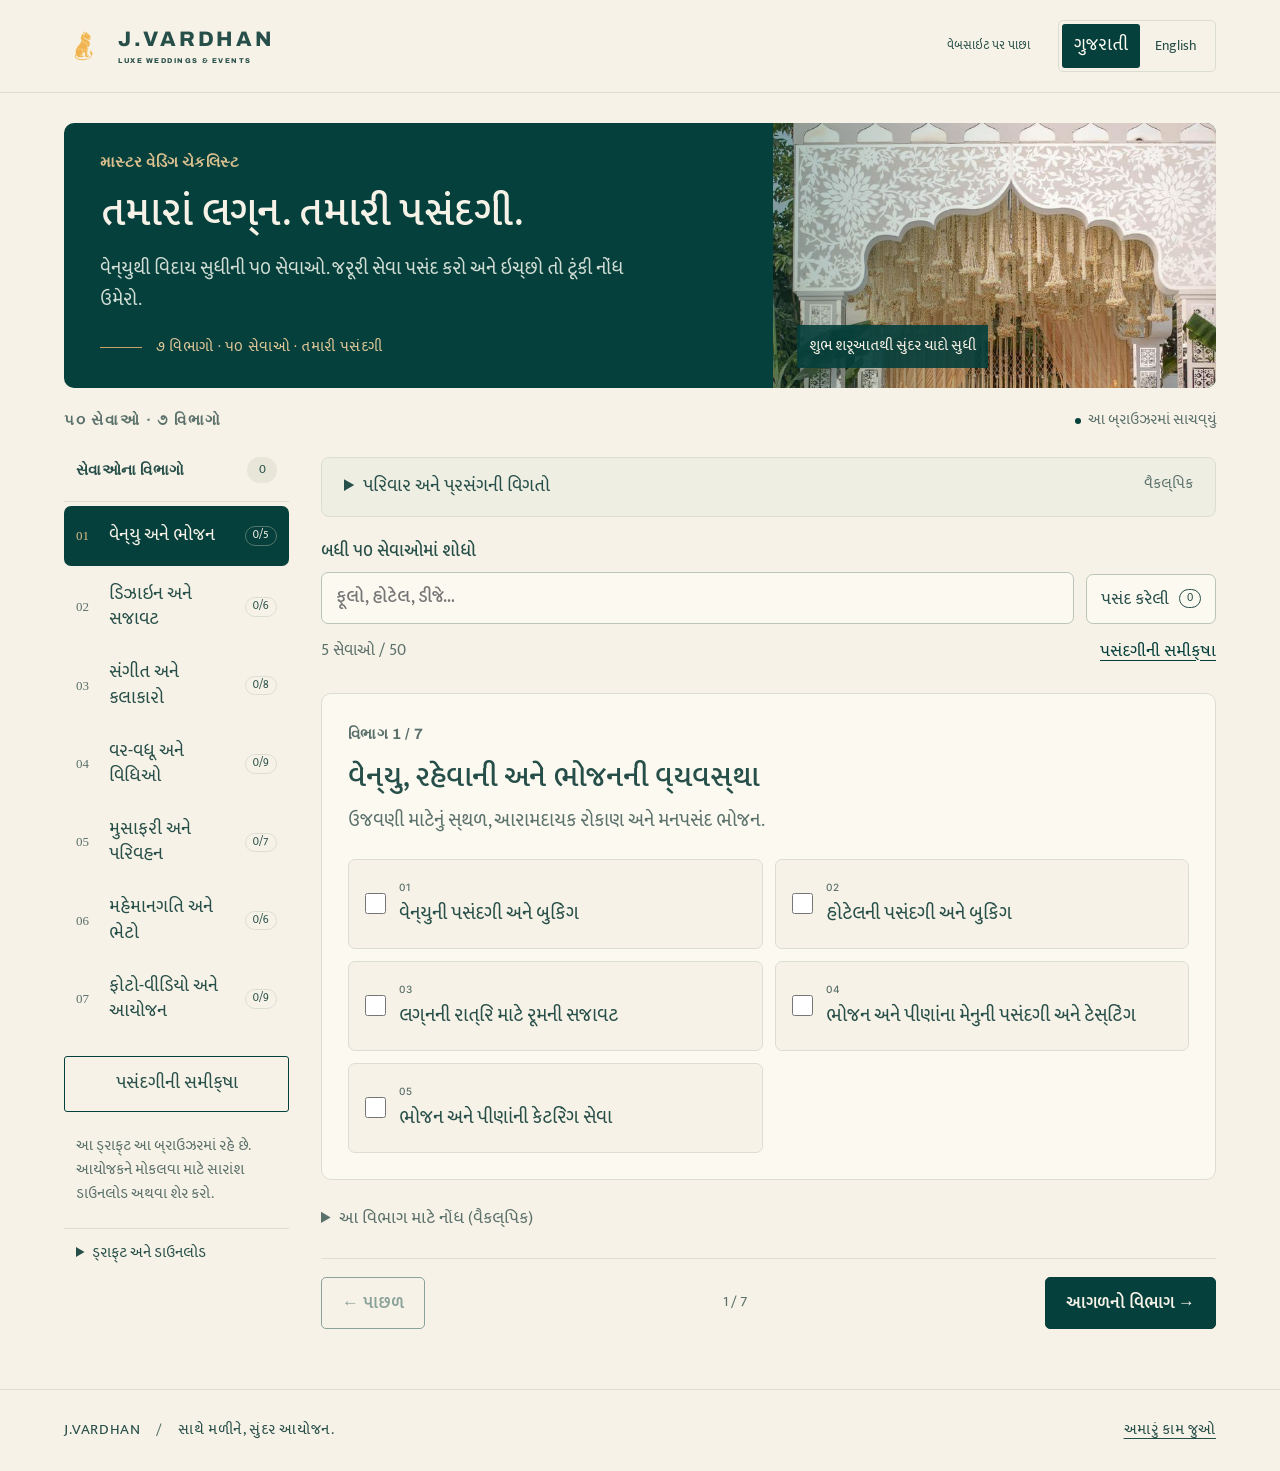
==== commit b3a10831: "Update wedding checklist from the 50-service master PDF" ====
--- a/checklist.html
+++ b/checklist.html
@@ -3,13 +3,13 @@
 <head>
   <meta charset="utf-8">
   <meta name="viewport" content="width=device-width, initial-scale=1">
-  <title>Wedding Checklist · Gujarati & English | J.Vardhan</title>
-  <meta name="description" content="A detailed wedding checklist in Gujarati and English. Tick the items you need, add optional short notes and share your plans with J.Vardhan.">
+  <title>Master Wedding Checklist | J.Vardhan</title>
+  <meta name="description" content="Plan your wedding with 50 services in seven categories. Choose what you need, add short notes and share your brief in Gujarati or English.">
   <meta name="theme-color" content="#06403C">
   <link rel="canonical" href="https://mihirzalavadia.github.io/jvardhan-site/checklist.html">
   <meta property="og:type" content="website">
-  <meta property="og:title" content="Your wedding, thoughtfully planned | J.Vardhan">
-  <meta property="og:description" content="A Gujarati and English wedding checklist for families. From Mandap Ropan to the final farewell.">
+  <meta property="og:title" content="Master Wedding Checklist | J.Vardhan">
+  <meta property="og:description" content="50 wedding services in seven categories. Choose your services, add short notes and share your plans in Gujarati or English.">
   <meta property="og:url" content="https://mihirzalavadia.github.io/jvardhan-site/checklist.html">
   <meta property="og:image" content="https://mihirzalavadia.github.io/jvardhan-site/assets/real/real-mandap-01.jpg">
   <meta name="twitter:card" content="summary_large_image">
@@ -18,11 +18,12 @@
   <link rel="preconnect" href="https://fonts.gstatic.com" crossorigin>
   <link href="https://fonts.googleapis.com/css2?family=Archivo:wght@500;600;700;800&family=Inter:wght@400;500;600&family=Mukta+Vaani:wght@400;500;600;700&display=swap" rel="stylesheet">
   <link href="https://api.fontshare.com/v2/css?f[]=boska@400,401,500&display=swap" rel="stylesheet">
-  <link rel="stylesheet" href="checklist.css?v=3">
-  <script src="checklist-data.js?v=1" defer></script>
-  <script src="checklist.js?v=3" defer></script>
+  <link rel="stylesheet" href="checklist.css?v=4">
+  <script src="checklist-data.js?v=4" defer></script>
+  <script src="checklist-legacy-data.js?v=1" defer></script>
+  <script src="checklist.js?v=4" defer></script>
 </head>
-<body data-view="detailed">
+<body data-view="detailed" class="master-checklist">
   <a class="skip-link" href="#workspace">ફોર્મ પર જાઓ / Skip to form</a>
   <header class="topbar">
     <a href="index.html" class="brand" aria-label="J.Vardhan home"><img src="assets/lion-guardian.png" alt="" width="40" height="48"><span>J.VARDHAN<small>LUXE WEDDINGS &amp; EVENTS</small></span></a>
@@ -34,18 +35,25 @@
       <div class="hero-photo"><img src="assets/real/real-mandap-01.jpg" alt="Floral wedding mandap / ફૂલોથી સજાવેલો લગ્નમંડપ" width="700" height="500"><span data-t="photoCaption">શુભ શરૂઆતથી સુંદર યાદો સુધી</span></div>
     </section>
     <div class="planner-toolbar">
+      <span class="eyebrow" data-t="masterCount">૫૦ સેવાઓ · ૭ વિભાગો</span>
       <span id="save-status" class="draft-status" role="status"></span>
     </div>
     <div class="planner-layout">
       <aside class="sidebar" aria-label="Planning sections / આયોજનના વિભાગો">
         <div class="sidebar-heading"><span class="eyebrow" data-t="yourCelebration">તમારી ઉજવણી</span><span id="total-counter" class="count-pill">0</span></div>
-        <nav id="section-nav" aria-label="Functions / પ્રસંગો"></nav>
+        <nav id="section-nav" aria-label="Service categories / સેવાઓના વિભાગો"></nav>
         <button type="button" id="review-nav" class="review-nav" data-t="review">પસંદગીની સમીક્ષા</button>
         <div class="save-note"><p data-t="localNotice">આ ડ્રાફ્ટ આ બ્રાઉઝરમાં રહે છે. આયોજકને મોકલવા માટે સારાંશ ડાઉનલોડ અથવા શેર કરો.</p></div>
         <details class="draft-tools"><summary data-t="draftTools">ડ્રાફ્ટ અને પ્રેઝન્ટેશન</summary><button type="button" data-action="export" data-t="saveDraft">ફરી ખોલી શકાય એવો ડ્રાફ્ટ ડાઉનલોડ કરો</button><button type="button" data-action="import" data-t="openDraft">સાચવેલો ડ્રાફ્ટ ખોલો</button><input id="import-file" type="file" accept="application/json,.json" hidden><a id="deck-download" href="assets/decks/JVARDHAN-Wedding-Checklist-Gujarati.pptx" download data-t="deck">પ્રેઝન્ટેશન ડાઉનલોડ કરો</a><button type="button" data-action="reset" class="reset" data-t="newClient">નવા ક્લાયન્ટ માટે શરૂ કરો</button></details>
       </aside>
       <div class="workspace" id="workspace" tabindex="-1">
         <details class="client-details" id="client-details"><summary><span data-t="clientDetails">પરિવાર અને પ્રસંગની વિગતો</span><small data-t="optional">વૈકલ્પિક</small></summary><div id="client-fields" class="field-grid"></div></details>
+        <div id="browse-controls" class="browse-controls">
+          <label class="mobile-category" for="category-select"><span data-t="chooseCategory">વિભાગ પસંદ કરો</span><select id="category-select"></select></label>
+          <div class="search-row"><label class="search-field" for="service-search"><span data-t="searchLabel">બધી સેવાઓમાં શોધો</span><input id="service-search" type="search" autocomplete="off" placeholder="ફૂલો, હોટેલ, ડીજે…"></label><button class="filter-selected" type="button" id="selected-filter" aria-pressed="false"><span data-t="selectedOnly">પસંદ કરેલી</span><span id="filter-count">0</span></button></div>
+          <div class="browse-summary"><span id="result-count" role="status" aria-live="polite"></span><button type="button" data-action="review" class="review-shortcut" data-t="review">પસંદગીની સમીક્ષા</button></div>
+        </div>
+        <p id="legacy-notice" class="legacy-notice" hidden><span data-t="legacyNotice">અગાઉની પસંદગી તમારા સારાંશમાં સાચવેલી છે.</span> <button type="button" data-action="review" data-t="review">પસંદગીની સમીક્ષા</button></p>
         <div id="step-content"></div>
       </div>
     </div>
--- a/checklist.css
+++ b/checklist.css
@@ -16,4 +16,13 @@
 .back-brief{background:transparent;border:0;min-height:44px;padding:0 0 12px;text-decoration:underline;text-underline-offset:4px;font-size:14px}.brief-shortlist{display:flex;flex-wrap:wrap;gap:8px 28px}.brief-shortlist li{margin:4px 0}
 html[lang=gu] .draft-status{font-size:15px}html[lang=gu] .back-brief{font-size:18px}
 @media(max-width:1380px){.planner-toolbar{margin-inline:5%}}
+/* Master service list: compact navigation and quiet feedback on each choice. */
+.sr-only{position:absolute;width:1px;height:1px;padding:0;overflow:hidden;clip-path:inset(50%);white-space:nowrap;border:0}.master-checklist .hero{min-height:0;grid-template-columns:1.6fr 1fr;border-radius:10px}.master-checklist .hero-copy{padding:28px 36px}.master-checklist .hero h1{font-size:clamp(32px,3.3vw,45px);margin:12px 0}.master-checklist .hero-photo{min-height:225px}.master-checklist .hero-foot{margin-top:20px}.master-checklist .planner-toolbar{justify-content:space-between;gap:16px;align-items:center}.master-checklist .planner-toolbar .eyebrow{color:var(--muted);letter-spacing:.12em}.master-checklist .draft-status:before{content:'';display:inline-block;width:6px;height:6px;background:var(--green);border-radius:50%;margin-right:7px}.master-checklist .planner-layout{margin-top:24px;grid-template-columns:225px minmax(0,1fr);gap:32px}
+.master-checklist .section-link{border:0;border-radius:7px;margin:4px 0;min-height:60px;transition:background-color .18s ease}.master-checklist .section-link .step-count{white-space:nowrap;font-variant-numeric:tabular-nums}.master-checklist .section-link[aria-current=step] .step-count{border-color:#52776a}.master-checklist .client-details{margin-bottom:20px;border-radius:8px;background:#eeeee3}.more-client{grid-column:1/-1}.more-client>summary{cursor:pointer;min-height:44px;align-content:center;font-size:13px;color:var(--muted)}.more-client .field-grid{margin-top:8px}
+.browse-controls{margin-bottom:20px}.mobile-category{display:none}.search-row{display:flex;align-items:flex-end;gap:12px}.search-field{flex:1;min-width:0;display:block;font-size:12px;font-weight:500}.search-field input{margin-top:7px;font-size:16px;min-height:48px;border-radius:7px;padding-inline:14px}.filter-selected{border:1px solid #b9c5b9;border-radius:7px;background:var(--paper);min-height:48px;padding:10px 14px;display:flex;gap:10px;align-items:center;justify-content:center;font-size:13px}.filter-selected[aria-pressed=true]{background:var(--green);color:var(--paper);border-color:var(--green)}#filter-count{min-width:22px;text-align:center;border:1px solid currentColor;border-radius:30px;font-size:11px;line-height:1.6}.browse-summary{display:flex;justify-content:space-between;align-items:center;gap:12px;font-size:12px;color:var(--muted);margin-top:5px}.review-shortcut{min-height:44px;border:0;background:transparent;text-decoration:underline;text-underline-offset:4px;font-size:12px;color:var(--green);padding:5px 0}.category-panel{padding:26px;border:1px solid var(--line);border-radius:10px;background:var(--paper)}.category-panel .step-header{margin-bottom:22px}.category-panel .step-header h2{font-size:33px;line-height:1.2;margin:10px 0}.category-panel .step-header p{font-size:14px}.service-group+.service-group{margin-top:28px}.service-group>h3{font:500 23px/1.3 var(--serif);margin:0 0 14px}.master-checklist .items{gap:12px}.master-checklist .item{background:var(--ivory);border-radius:7px;transition:border-color .18s ease,background-color .18s ease,box-shadow .18s ease,transform .18s ease}.master-checklist .item.selected{background:#eaf0e3;border-color:#65846f}.master-checklist .item-choice{min-height:88px;font-size:14px;padding:16px;align-items:center;gap:13px}.master-checklist .item-choice input{margin:0}.service-number{display:block;font:500 10px/1.4 var(--sans);letter-spacing:.1em;color:var(--muted);margin-bottom:5px}.master-checklist .item-controls{padding-top:12px}.master-checklist .item-controls .field{font-size:12px}.master-checklist .item-controls textarea{font-size:14px;min-height:64px;border-radius:5px;background:var(--paper)}.category-notes{margin-top:16px;font-size:13px;color:var(--muted)}.category-notes summary{min-height:44px;align-content:center;cursor:pointer}.category-notes textarea{margin-top:8px}.master-checklist .step-footer{margin-top:18px;padding-top:18px}.master-checklist .btn{border-radius:5px}.legacy-notice{padding:13px 16px;border-left:3px solid var(--gold);background:#eeeee3;margin-bottom:20px;font-size:13px}.legacy-notice button{background:none;border:0;min-height:44px;text-decoration:underline;font-size:inherit;padding:0}.legacy-section{margin-top:18px;padding-top:16px;border-top:1px solid var(--line)}.legacy-section h4{font-size:16px}.master-checklist .review-intro,.master-checklist .review-section{border-radius:9px}
+@keyframes category-arrive{from{opacity:.3;transform:translateY(6px)}to{opacity:1;transform:translateY(0)}}@keyframes note-arrive{from{opacity:.2;transform:translateY(-3px)}to{opacity:1;transform:translateY(0)}}.step-enter{animation:category-arrive .24s ease-out}.master-checklist .item-controls{animation:note-arrive .18s ease-out}@media(hover:hover){.master-checklist .item:hover{border-color:#8ca491;box-shadow:0 4px 14px #123e360b;transform:translateY(-1px)}.section-link:not([aria-current]):hover{background:#e9eadd}.filter-selected:hover{border-color:var(--green)}}
+html[lang=gu] .master-checklist .hero h1{font-size:clamp(29px,3.2vw,42px)}html[lang=gu] .search-field,html[lang=gu] .filter-selected,html[lang=gu] .review-shortcut,html[lang=gu] .category-notes,html[lang=gu] .more-client>summary,html[lang=gu] .legacy-notice{font-size:17px}html[lang=gu] .browse-summary{font-size:16px}html[lang=gu] .category-panel .step-header h2{font-size:30px}html[lang=gu] .category-panel .step-header p,html[lang=gu] .master-checklist .item-choice,html[lang=gu] .service-group>h3{font-family:var(--gu);font-size:19px}html[lang=gu] .master-checklist .item-controls .field{font-size:16px}html[lang=gu] .master-checklist .item-controls textarea{font-size:18px}
+@media(max-width:1100px){.master-checklist .planner-layout{gap:24px;grid-template-columns:210px minmax(0,1fr)}.category-panel{padding:22px}.category-panel .step-header h2{font-size:29px}}
+@media(max-width:720px){.master-checklist .hero{display:block;margin-top:16px}.master-checklist .hero-copy{padding:22px}.master-checklist .hero h1{font-size:32px}.master-checklist .hero .hero-photo,.master-checklist .hero-foot{display:none}.master-checklist .hero p:not(.eyebrow){font-size:13px}.master-checklist .planner-toolbar{margin-top:16px;flex-wrap:wrap;gap:6px}.master-checklist .planner-toolbar .eyebrow{font-size:10px}.master-checklist .planner-layout{display:flex;flex-direction:column;gap:0;margin-top:16px}.master-checklist .sidebar{display:contents}.master-checklist .sidebar-heading,.master-checklist #section-nav,.master-checklist #review-nav{display:none}.master-checklist .workspace{order:1}.master-checklist .save-note{order:2;margin:20px 0 10px}.master-checklist .draft-tools{order:3;margin-top:6px}.master-checklist .client-details{margin-bottom:16px}.mobile-category{display:flex;flex-direction:column;gap:6px;font-size:12px;margin-bottom:14px}.mobile-category select{font-size:16px;border-radius:7px;min-height:48px}.search-row{gap:8px}.search-field{font-size:11px}.filter-selected{padding:10px;font-size:12px;gap:7px}.browse-summary{font-size:11px}.review-shortcut{font-size:11px}.category-panel{padding:20px 16px}.category-panel .step-header h2{font-size:28px}.category-panel .step-header p{font-size:13px}.master-checklist .item-choice{font-size:14px;min-height:80px;padding:14px}.master-checklist .item-controls textarea{font-size:16px}.master-checklist .step-footer{position:static}.master-checklist .step-footer .btn{font-size:12px;padding:11px 12px}.master-checklist .step-footer .position{display:none}.service-group>h3{font-size:21px}.master-checklist .toast{font-size:13px}html[lang=gu] .master-checklist .hero h1{font-size:30px}html[lang=gu] .master-checklist .hero p:not(.eyebrow){font-size:18px}html[lang=gu] .mobile-category{font-size:16px}html[lang=gu] .category-panel .step-header h2{font-size:27px}html[lang=gu] .master-checklist .step-footer .btn{font-size:17px}}
+@media(prefers-reduced-motion:reduce){*,*::before,*::after{animation:none!important;transition:none!important}html{scroll-behavior:auto}}
 @media print{@page{size:A4;margin:16mm}body{background:white;color:#153f36;font-size:11px}.topbar,main,.footer,.toast,.skip-link,.noscript{display:none!important}#print-content{display:block}#print-content>h1{font-size:29px;margin:12px 0}#print-content>p{font-size:11px;margin-bottom:18px}.review-section{border:0;border-top:1px solid #bcc9b9;border-radius:0;padding:16px 0 0;margin-bottom:20px;background:white;break-inside:auto}.review-section h3{font-size:22px;break-after:avoid}.review-section li{font-size:11px;margin:9px 0}.review-section li small,.review-note,.review-meta{font-size:10px}.review-section .edit-link{display:none}.review-section ul{padding-left:18px}.review-note{break-inside:avoid}html[lang=gu] .review-section li{font-size:15px}html[lang=gu] .review-section li small,html[lang=gu] .review-meta,html[lang=gu] .review-note{font-size:13px}}
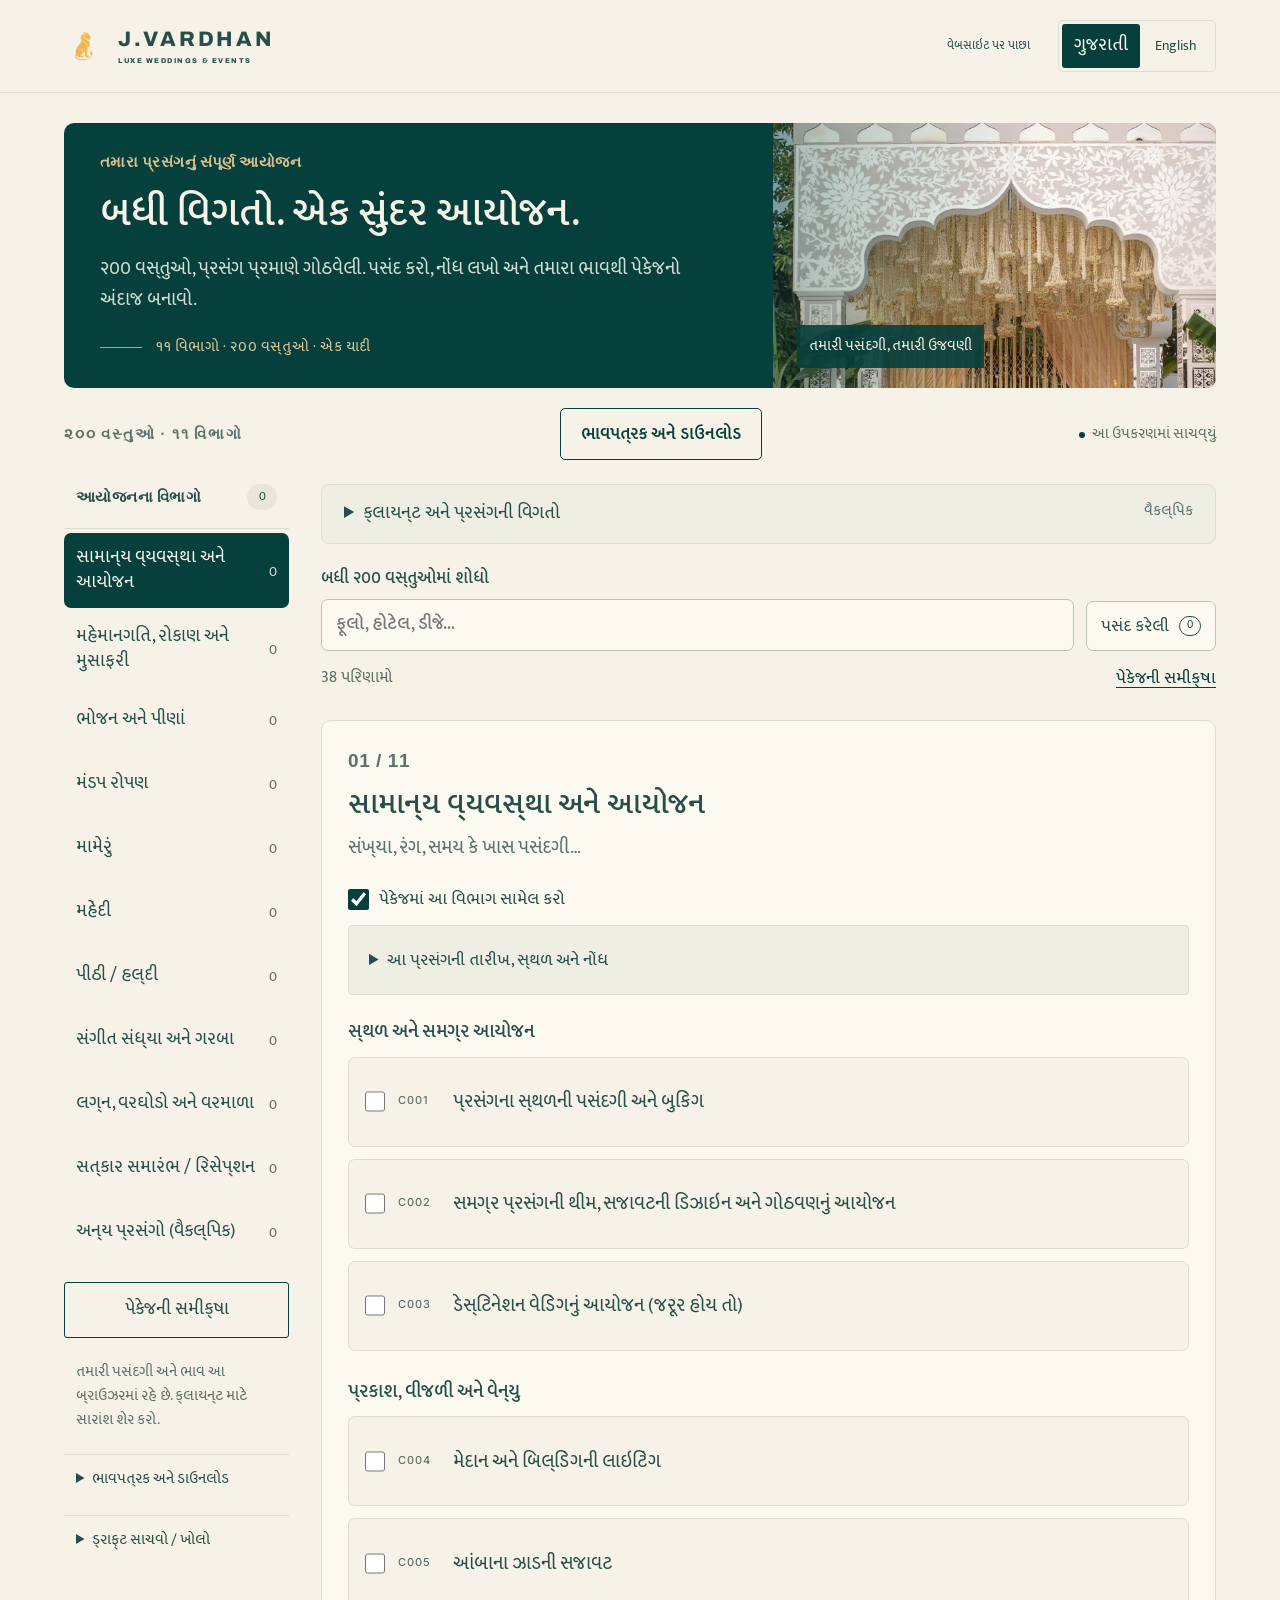
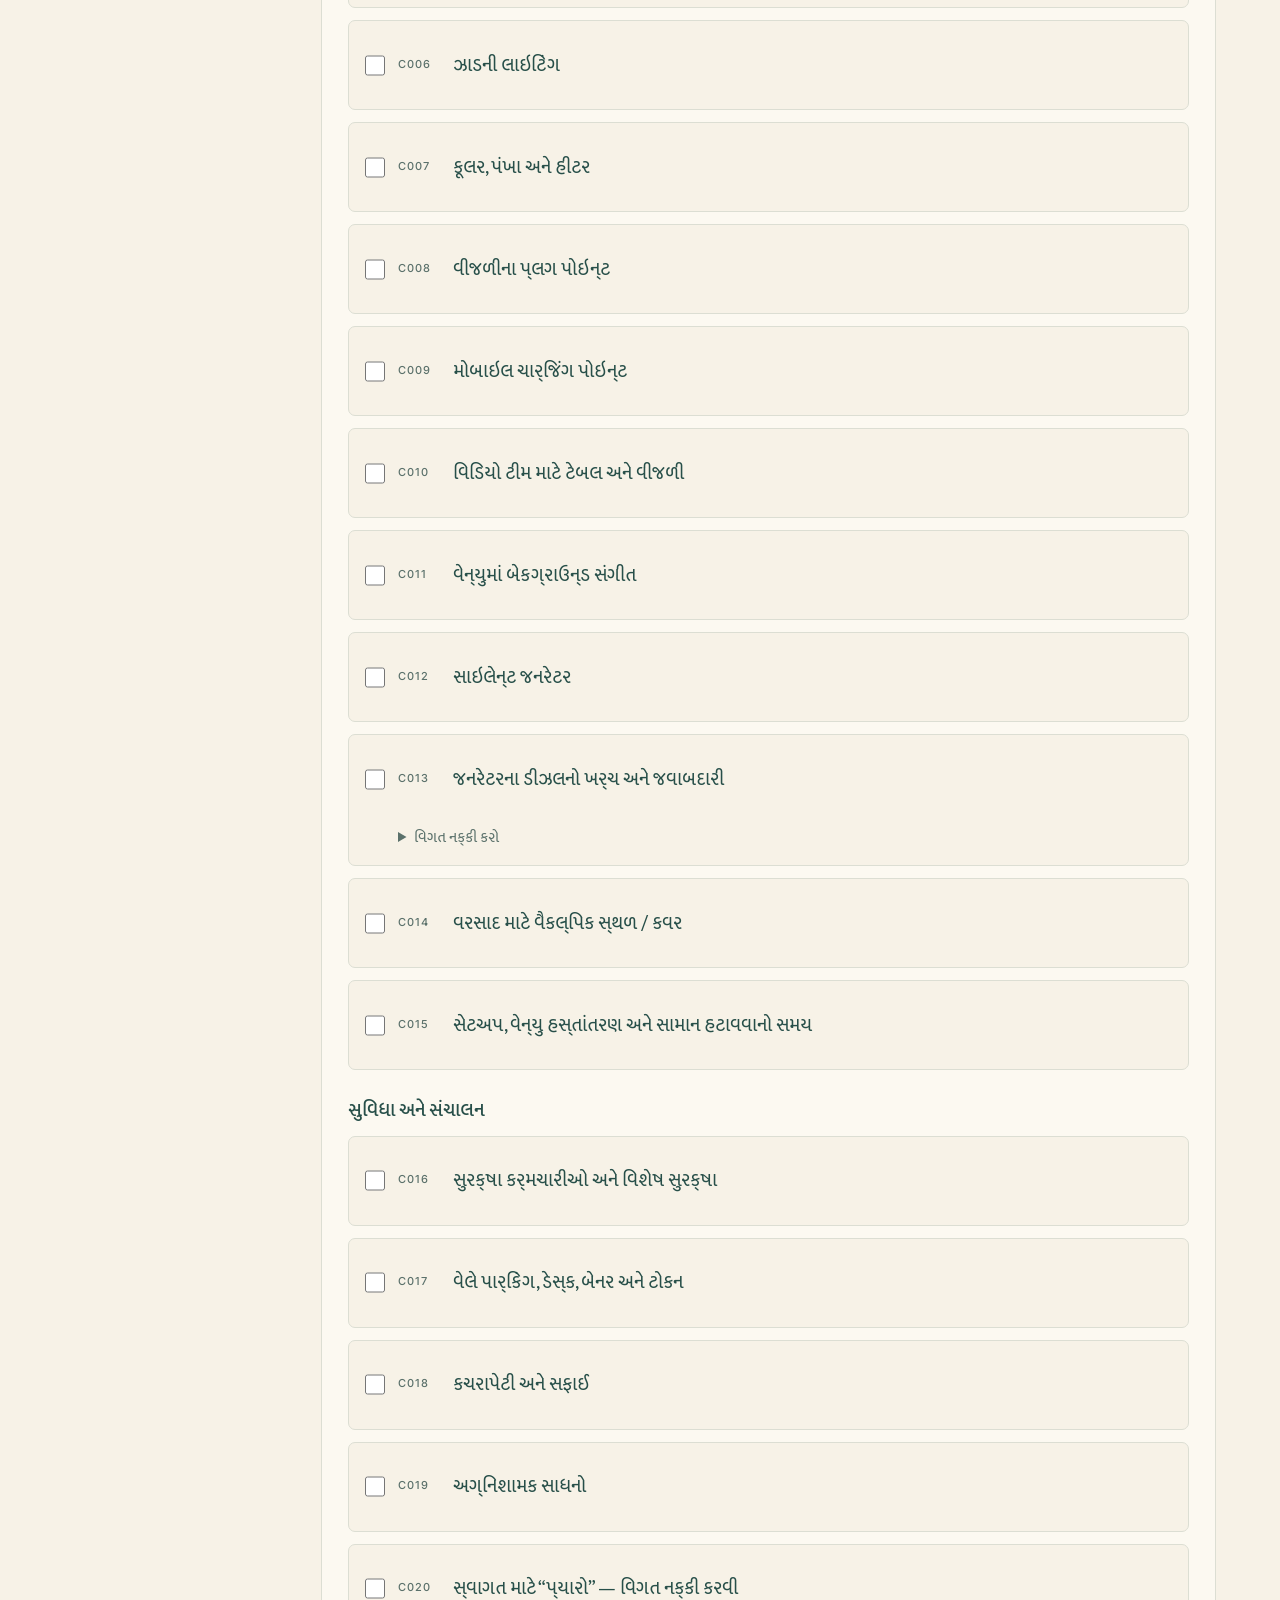
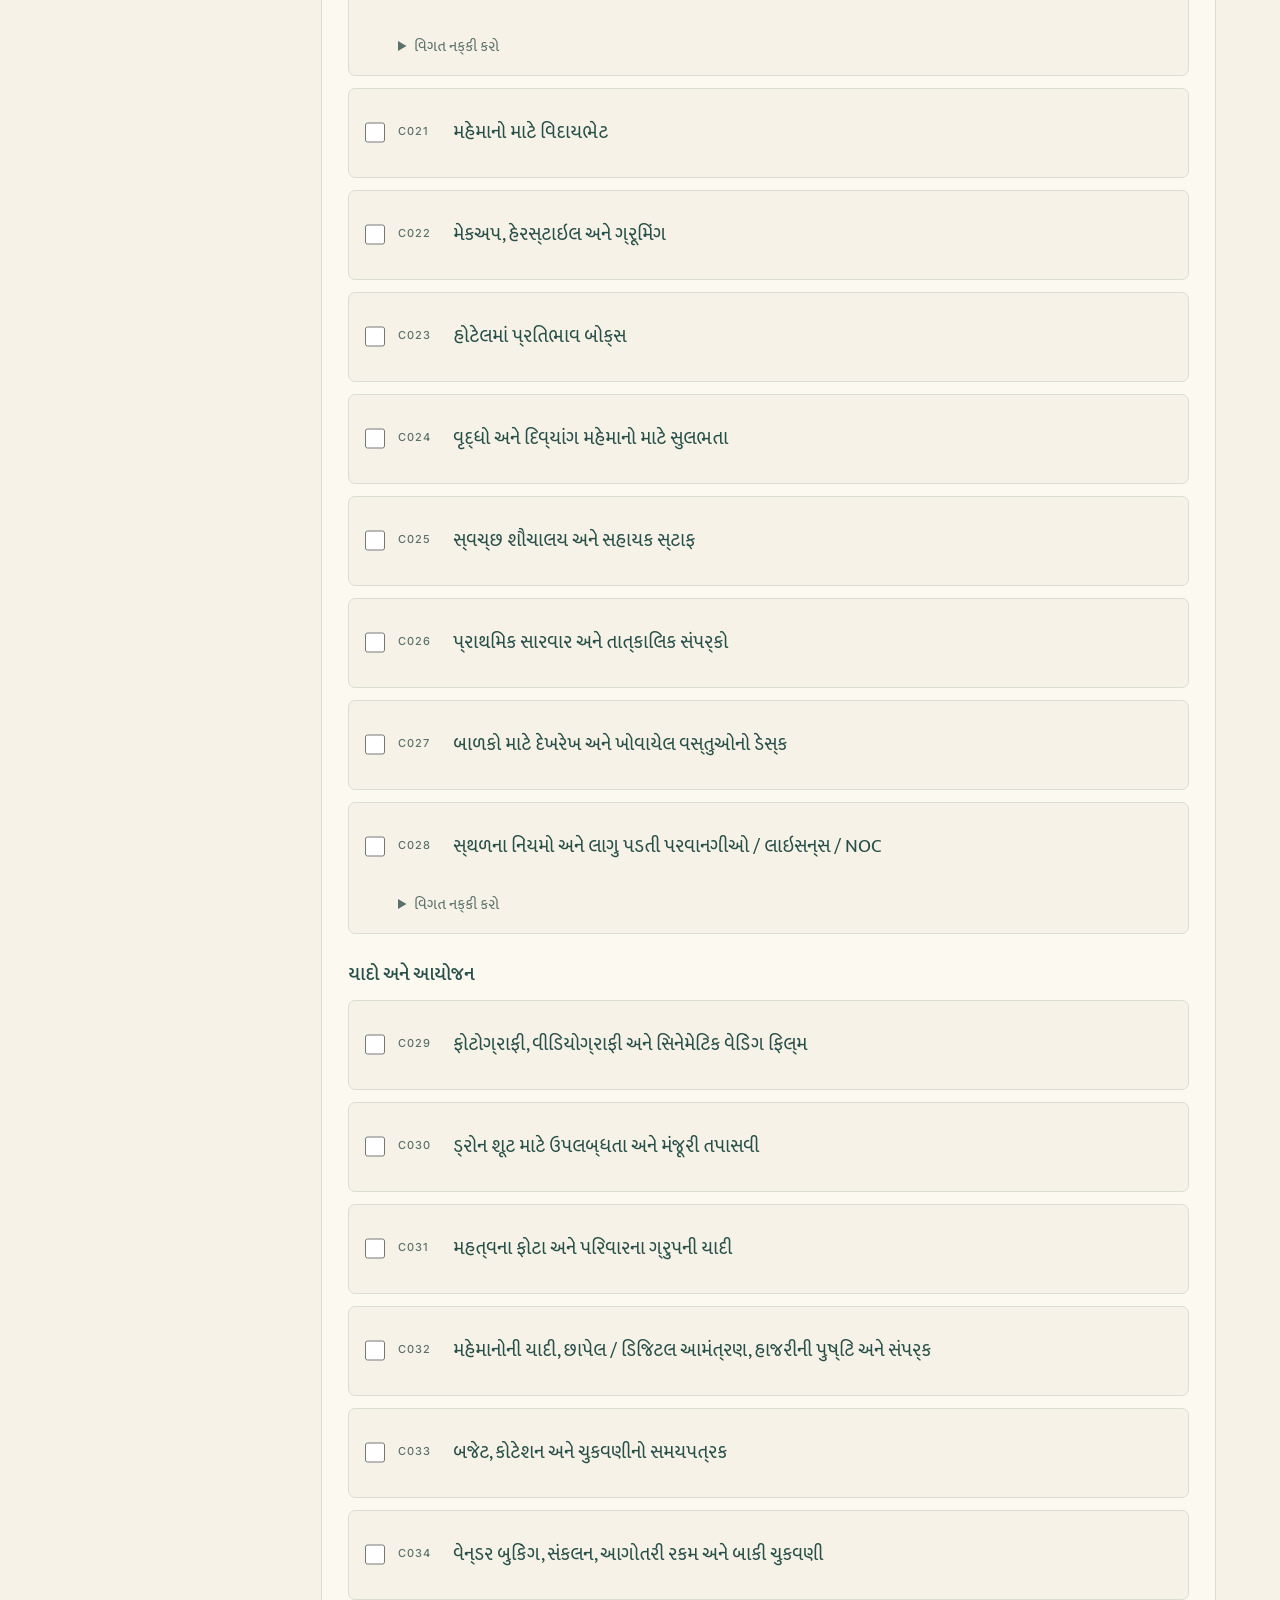
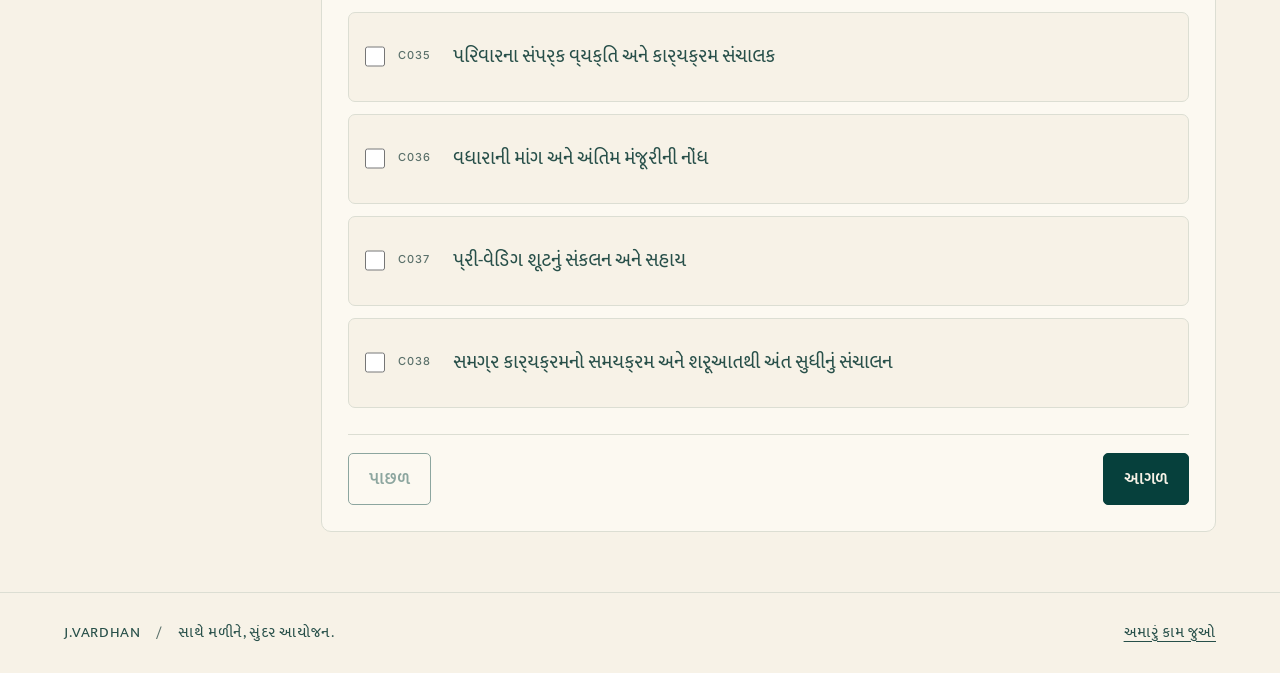
==== commit 2edc954e: "Unify wedding checklist and add Excel-based package pricing" ====
--- a/checklist.html
+++ b/checklist.html
@@ -3,13 +3,13 @@
 <head>
   <meta charset="utf-8">
   <meta name="viewport" content="width=device-width, initial-scale=1">
-  <title>Master Wedding Checklist | J.Vardhan</title>
-  <meta name="description" content="Plan your wedding with 50 services in seven categories. Choose what you need, add short notes and share your brief in Gujarati or English.">
+  <title>Complete Wedding Checklist &amp; Package Estimate | J.Vardhan</title>
+  <meta name="description" content="One complete wedding checklist: 200 items in 11 sections. Plan in Gujarati or English, load your own rates and calculate a package estimate.">
   <meta name="theme-color" content="#06403C">
   <link rel="canonical" href="https://mihirzalavadia.github.io/jvardhan-site/checklist.html">
   <meta property="og:type" content="website">
-  <meta property="og:title" content="Master Wedding Checklist | J.Vardhan">
-  <meta property="og:description" content="50 wedding services in seven categories. Choose your services, add short notes and share your plans in Gujarati or English.">
+  <meta property="og:title" content="Complete Wedding Checklist | J.Vardhan">
+  <meta property="og:description" content="200 items, one checklist. Plan your celebration and review a package estimate using your own prices.">
   <meta property="og:url" content="https://mihirzalavadia.github.io/jvardhan-site/checklist.html">
   <meta property="og:image" content="https://mihirzalavadia.github.io/jvardhan-site/assets/real/real-mandap-01.jpg">
   <meta name="twitter:card" content="summary_large_image">
@@ -18,12 +18,13 @@
   <link rel="preconnect" href="https://fonts.gstatic.com" crossorigin>
   <link href="https://fonts.googleapis.com/css2?family=Archivo:wght@500;600;700;800&family=Inter:wght@400;500;600&family=Mukta+Vaani:wght@400;500;600;700&display=swap" rel="stylesheet">
   <link href="https://api.fontshare.com/v2/css?f[]=boska@400,401,500&display=swap" rel="stylesheet">
-  <link rel="stylesheet" href="checklist.css?v=4">
-  <script src="checklist-data.js?v=4" defer></script>
-  <script src="checklist-legacy-data.js?v=1" defer></script>
-  <script src="checklist.js?v=4" defer></script>
+  <link rel="stylesheet" href="checklist.css?v=6">
+  <link rel="stylesheet" href="checklist-unified.css?v=1">
+  <script src="checklist-data.js?v=6" defer></script>
+  <script src="checklist-pricing.js?v=1" defer></script>
+  <script src="checklist-unified.js?v=1" defer></script>
 </head>
-<body data-view="detailed" class="master-checklist">
+<body data-view="detailed" class="master-checklist unified-checklist">
   <a class="skip-link" href="#workspace">ફોર્મ પર જાઓ / Skip to form</a>
   <header class="topbar">
     <a href="index.html" class="brand" aria-label="J.Vardhan home"><img src="assets/lion-guardian.png" alt="" width="40" height="48"><span>J.VARDHAN<small>LUXE WEDDINGS &amp; EVENTS</small></span></a>
@@ -35,7 +36,8 @@
       <div class="hero-photo"><img src="assets/real/real-mandap-01.jpg" alt="Floral wedding mandap / ફૂલોથી સજાવેલો લગ્નમંડપ" width="700" height="500"><span data-t="photoCaption">શુભ શરૂઆતથી સુંદર યાદો સુધી</span></div>
     </section>
     <div class="planner-toolbar">
-      <span class="eyebrow" data-t="masterCount">૫૦ સેવાઓ · ૭ વિભાગો</span>
+      <span class="eyebrow" data-t="masterCount">૨૦૦ વસ્તુઓ · ૧૧ વિભાગો</span>
+      <button type="button" class="btn" data-action="rate-tools" data-t="rateTools">ભાવપત્રક અને ડાઉનલોડ</button>
       <span id="save-status" class="draft-status" role="status"></span>
     </div>
     <div class="planner-layout">
@@ -44,7 +46,9 @@
         <nav id="section-nav" aria-label="Service categories / સેવાઓના વિભાગો"></nav>
         <button type="button" id="review-nav" class="review-nav" data-t="review">પસંદગીની સમીક્ષા</button>
         <div class="save-note"><p data-t="localNotice">આ ડ્રાફ્ટ આ બ્રાઉઝરમાં રહે છે. આયોજકને મોકલવા માટે સારાંશ ડાઉનલોડ અથવા શેર કરો.</p></div>
-        <details class="draft-tools"><summary data-t="draftTools">ડ્રાફ્ટ અને પ્રેઝન્ટેશન</summary><button type="button" data-action="export" data-t="saveDraft">ફરી ખોલી શકાય એવો ડ્રાફ્ટ ડાઉનલોડ કરો</button><button type="button" data-action="import" data-t="openDraft">સાચવેલો ડ્રાફ્ટ ખોલો</button><input id="import-file" type="file" accept="application/json,.json" hidden><a id="deck-download" href="assets/decks/JVARDHAN-Wedding-Checklist-Gujarati.pptx" download data-t="deck">પ્રેઝન્ટેશન ડાઉનલોડ કરો</a><button type="button" data-action="reset" class="reset" data-t="newClient">નવા ક્લાયન્ટ માટે શરૂ કરો</button></details>
+        <details class="draft-tools" id="rate-tools"><summary data-t="rateTools">ભાવપત્રક અને ડાઉનલોડ</summary><p data-t="rateHelp">તમારા સામાન્ય ક્લાયન્ટ ભાવ ભરો.</p><p id="rate-status" role="status"></p><a href="assets/documents/JVARDHAN-Ceiling-Price-Template.xlsx" download data-t="rateTemplate">ભાવ ભરવા માટે Excel ડાઉનલોડ કરો</a><button type="button" data-action="load-rates" data-t="loadRates">ભરેલું Excel / CSV ખોલો</button><input id="rates-file" type="file" accept=".xlsx,.csv" aria-label="Completed pricing workbook" hidden><div id="rate-preview" hidden></div><a href="assets/documents/JVARDHAN-Full-Client-Checklist-English-A4.pdf" download data-t="pdfEn">અંગ્રેજી A4 ચેકલિસ્ટ</a><a href="assets/documents/JVARDHAN-Full-Client-Checklist-Gujarati-A4.pdf" download data-t="pdfGu">ગુજરાતી A4 ચેકલિસ્ટ</a></details>
+        <details class="draft-tools"><summary data-t="draftTools">ડ્રાફ્ટ સાચવો / ખોલો</summary><button type="button" data-action="export" data-t="saveDraft">ભાવ સાથે ડ્રાફ્ટ ડાઉનલોડ કરો</button><button type="button" data-action="import" data-t="openDraft">સાચવેલો ડ્રાફ્ટ ખોલો</button><input id="import-file" type="file" accept="application/json,.json" aria-label="Saved client draft" hidden><button type="button" data-action="reset" class="reset" data-t="newClient">નવો ક્લાયન્ટ</button></details>
+        <details class="draft-tools" id="older-drafts" hidden><summary data-t="olderDrafts">અગાઉના સાચવેલા ડ્રાફ્ટ</summary><div id="older-options"></div></details>
       </aside>
       <div class="workspace" id="workspace" tabindex="-1">
         <details class="client-details" id="client-details"><summary><span data-t="clientDetails">પરિવાર અને પ્રસંગની વિગતો</span><small data-t="optional">વૈકલ્પિક</small></summary><div id="client-fields" class="field-grid"></div></details>
--- a/checklist-unified.css
+++ b/checklist-unified.css
@@ -0,0 +1,5 @@
+[hidden]{display:none!important}.unified-checklist .section-link{width:100%;justify-content:space-between}.unified-checklist .items{grid-template-columns:1fr}.unified-checklist .service-number{flex:0 0 42px;font-size:11px;color:var(--muted);padding-top:3px}.unified-checklist .item-choice input{flex:0 0 20px}.section-toggle{display:flex;align-items:center;gap:10px;font-size:13px;margin:12px 0}.section-meta summary{cursor:pointer;font-size:13px}.section-meta .field-grid{margin-top:16px;grid-template-columns:repeat(2,minmax(0,1fr))}.section-meta .field:last-child{grid-column:1/-1}.service-group{margin-bottom:26px}.service-group>h3{font-size:18px;margin:18px 0 12px}.notice,.pending-requests{padding:20px;background:#f0ece0;border:1px solid #d4cdb7;margin:16px 0;border-radius:6px}.draft-tools p{font-size:12px;margin:10px 0;overflow-wrap:anywhere}.draft-tools button,.draft-tools a{width:100%;text-align:left;min-height:44px}.draft-tools #rate-preview{padding:12px;background:#e7ecdf;margin-top:12px}.unified-checklist .review-intro{padding:0 0 22px}.review-intro h2{font-size:32px;margin:20px 0 12px}.review-intro p{font-size:13px}.package-summary{background:#16473f;color:#fbf9ef;padding:26px;border-radius:8px;margin:18px 0}.package-summary h2{font-family:var(--sans);font-size:23px;margin:10px 0}.package-summary>p{font-size:13px}.package-summary .eyebrow{color:#e0c78d}.offer-amount{display:flex;flex-direction:column;padding:22px 0 18px;border-bottom:1px solid #7c978e}.offer-amount span{font-size:13px}.offer-amount strong{font-size:clamp(28px,4vw,43px);font-weight:600;line-height:1.4;overflow-wrap:anywhere}.package-summary dl{margin:15px 0}.package-summary dl div{display:flex;justify-content:space-between;gap:20px;font-size:13px;margin:8px 0}.package-summary dd{margin:0;text-align:right;white-space:nowrap}.package-summary small{font-size:11px;opacity:.85}.package-summary .savings{padding:12px;background:#315d4c;border-radius:5px;margin:12px 0}.estimate-warning{padding:12px 0;color:#ffdfa8;font-weight:600}.package-controls{background:#f0ede2;padding:18px;border:1px solid var(--line);border-radius:7px;margin:22px 0}.package-controls summary{cursor:pointer;font-size:16px;font-weight:600}.package-controls .field-grid{margin-top:15px;grid-template-columns:repeat(2,minmax(0,1fr))}.review-actions{display:flex;gap:8px;flex-wrap:wrap;margin:22px 0}.quote-section{margin:28px 0}.quote-section>h3{font-size:21px;padding-bottom:10px;border-bottom:1px solid #bdc8bc}.quote-line{background:#fcfaf4;border:1px solid #d8ded2;border-radius:6px;padding:18px;margin:12px 0;break-inside:avoid}.quote-item-title{display:flex;gap:10px;align-items:baseline}.quote-item-title small{font-size:10px;color:var(--muted);flex:0 0 37px}.quote-item-title strong{font-size:14px}.quote-line-values{display:grid;grid-template-columns:1fr 1fr 1fr 1fr;gap:15px;margin-top:18px;align-items:end;font-size:11px}.quote-line-values label,.quote-line-values>span{display:block;min-width:0}.quote-line-values b{display:block;font-size:14px;overflow-wrap:anywhere;margin-top:8px}.quote-line-values input{width:100%;min-width:0;min-height:44px;padding:8px;border:1px solid #a1b2a3;background:white;border-radius:3px;font-size:15px}.quote-note{font-size:12px;color:#53685b;margin-top:9px;overflow-wrap:anywhere}.preserve-lines{white-space:pre-wrap}.invalid-row{border-color:#ad4d37}.invalid-row input[aria-invalid=true]{border:2px solid #ad4d37}.pending-card{margin:18px 0;padding:16px;background:#fcfaf3;border:1px solid #d4d1bf}.pending-card h4{margin:0 0 10px}.pending-card>label{display:flex;align-items:flex-start;gap:10px;font-size:13px;margin:12px 0}.pending-card .btn{margin-top:10px}.pending-card p{font-size:12px}.print-client p{font-size:12px;margin:4px 0}.unified-checklist .hero-copy>p{max-width:600px}
+.unified-checklist .review-intro{background:transparent;color:var(--ink);padding:0;margin-bottom:16px}.unified-checklist .review-intro p{color:var(--muted);margin-bottom:0}.package-controls input[aria-invalid=true]{border:2px solid #ad4d37}
+html[lang=gu] .section-toggle,html[lang=gu] .section-meta summary{font-size:17px}html[lang=gu] .draft-tools p{font-size:16px}html[lang=gu] .quote-item-title strong{font-size:19px}html[lang=gu] .quote-line-values{font-size:14px}html[lang=gu] .quote-line-values b{font-size:17px}html[lang=gu] .package-summary>p,html[lang=gu] .package-summary dl div,html[lang=gu] .offer-amount span{font-size:17px}html[lang=gu] .package-summary small{font-size:15px}html[lang=gu] .quote-note,html[lang=gu] .pending-card>label{font-size:16px}
+@media(max-width:720px){.quote-line-values{grid-template-columns:1fr 1fr}.quote-line{padding:14px}.package-summary{padding:20px}.package-summary dl div{font-size:12px;gap:10px}.unified-checklist .draft-tools{order:3;width:100%}.unified-checklist .section-meta{padding:14px}.review-actions .btn{flex:1}.package-summary h2{font-size:21px}.section-meta .field-grid{grid-template-columns:1fr}.unified-checklist .service-number{flex-basis:35px;font-size:10px}.quote-section>h3{font-size:20px}.package-controls .field-grid{grid-template-columns:1fr}.quote-item-title{gap:5px}}
+@media print{@page{size:A4;margin:7mm}#print-content{color:#172f26}.package-summary{background:white!important;color:#172f26!important;border:1px solid #96aa9b;padding:5mm;break-inside:avoid}.package-summary .eyebrow,.estimate-warning{color:#384c3d}.package-summary .savings{background:#eff2eb}.package-summary h2{font-size:17px}.offer-amount{padding:3mm 0}.offer-amount strong{font-size:26px}.package-summary dl div,.package-summary>p{font-size:11px}.quote-section>h3{font-size:16px;break-after:avoid}.quote-line{padding:3mm}.quote-item-title strong{font-size:12px}.quote-line-values{grid-template-columns:1fr 1fr 1fr 1fr;gap:3mm;margin-top:3mm}.quote-line-values b{font-size:12px}.quote-note{font-size:10px}.quote-section{margin:5mm 0}.package-summary .savings{padding:2mm}.pending-requests{break-inside:auto}html[lang=gu] .quote-item-title strong{font-size:15px}html[lang=gu] .quote-line-values{font-size:12px}html[lang=gu] .package-summary>p,html[lang=gu] .package-summary dl div{font-size:13px}html[lang=gu] .quote-note{font-size:12px}html[lang=gu] .package-summary small{font-size:12px}}
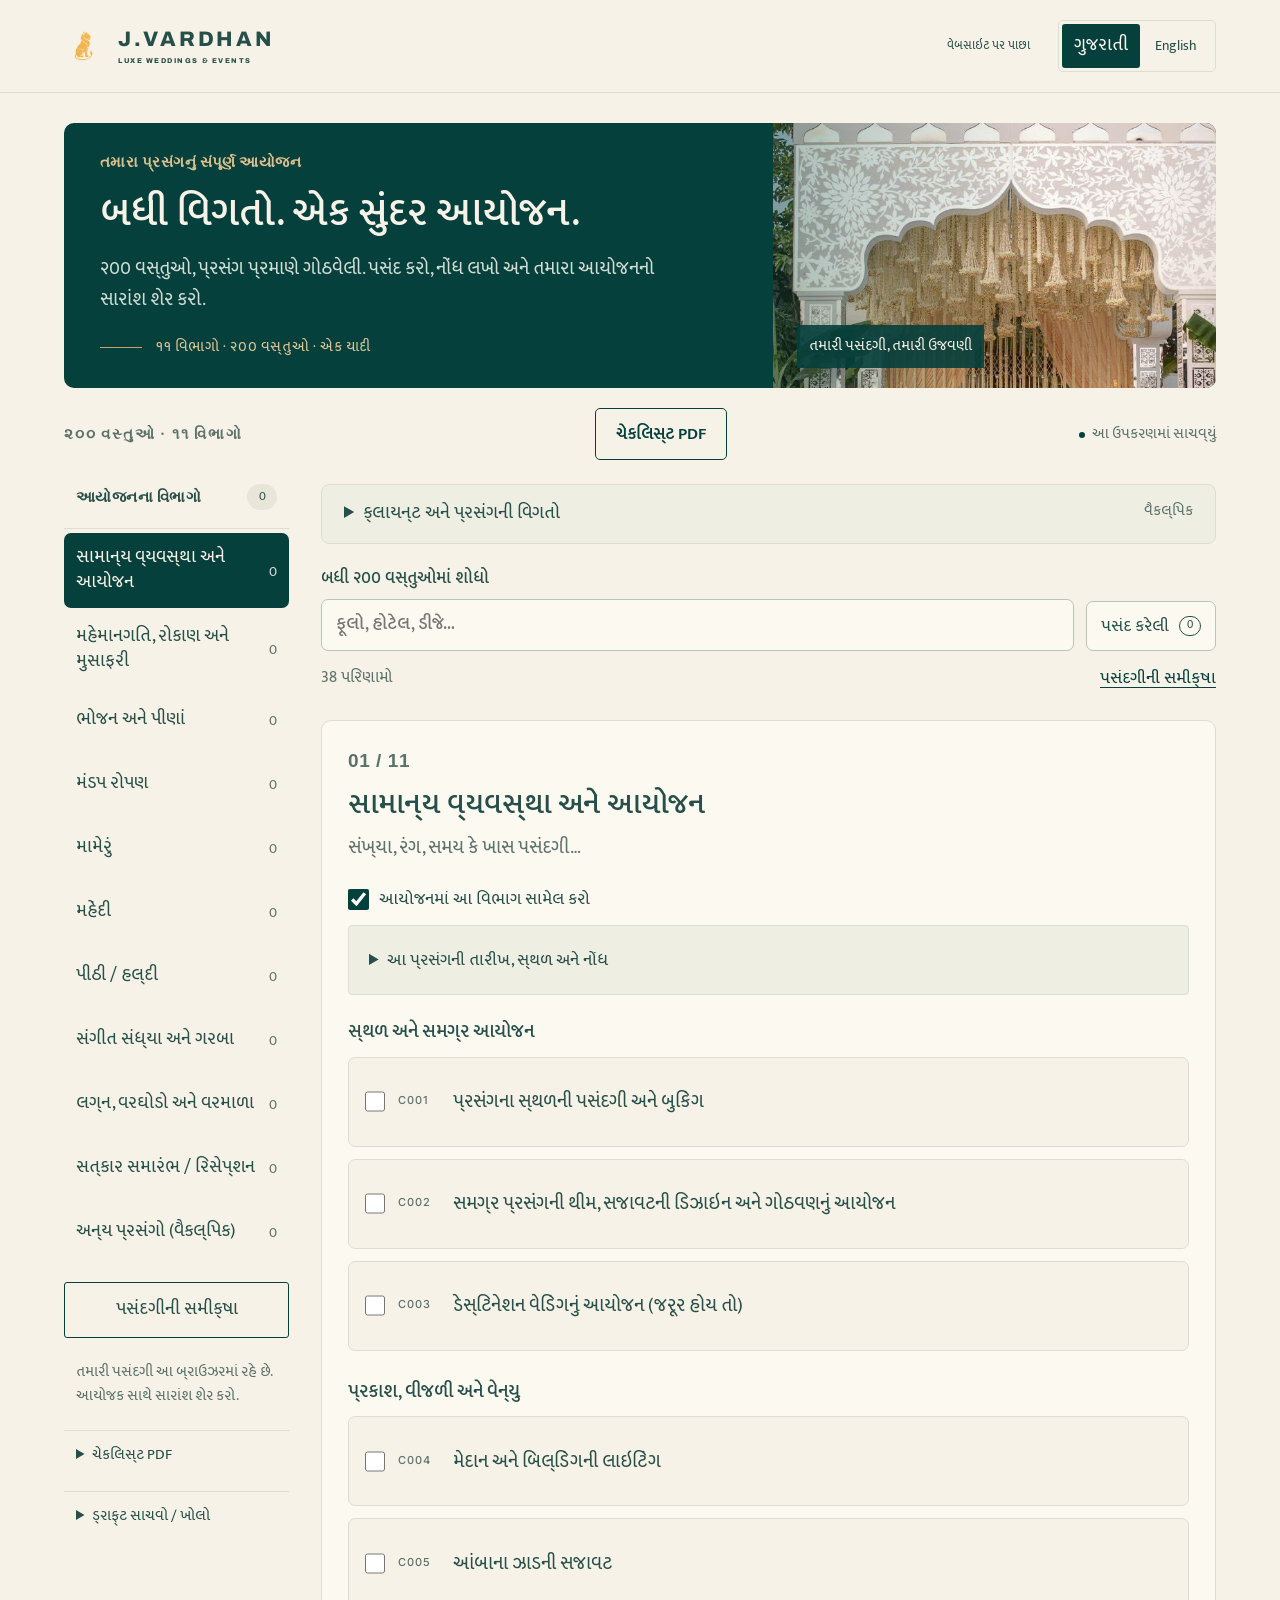
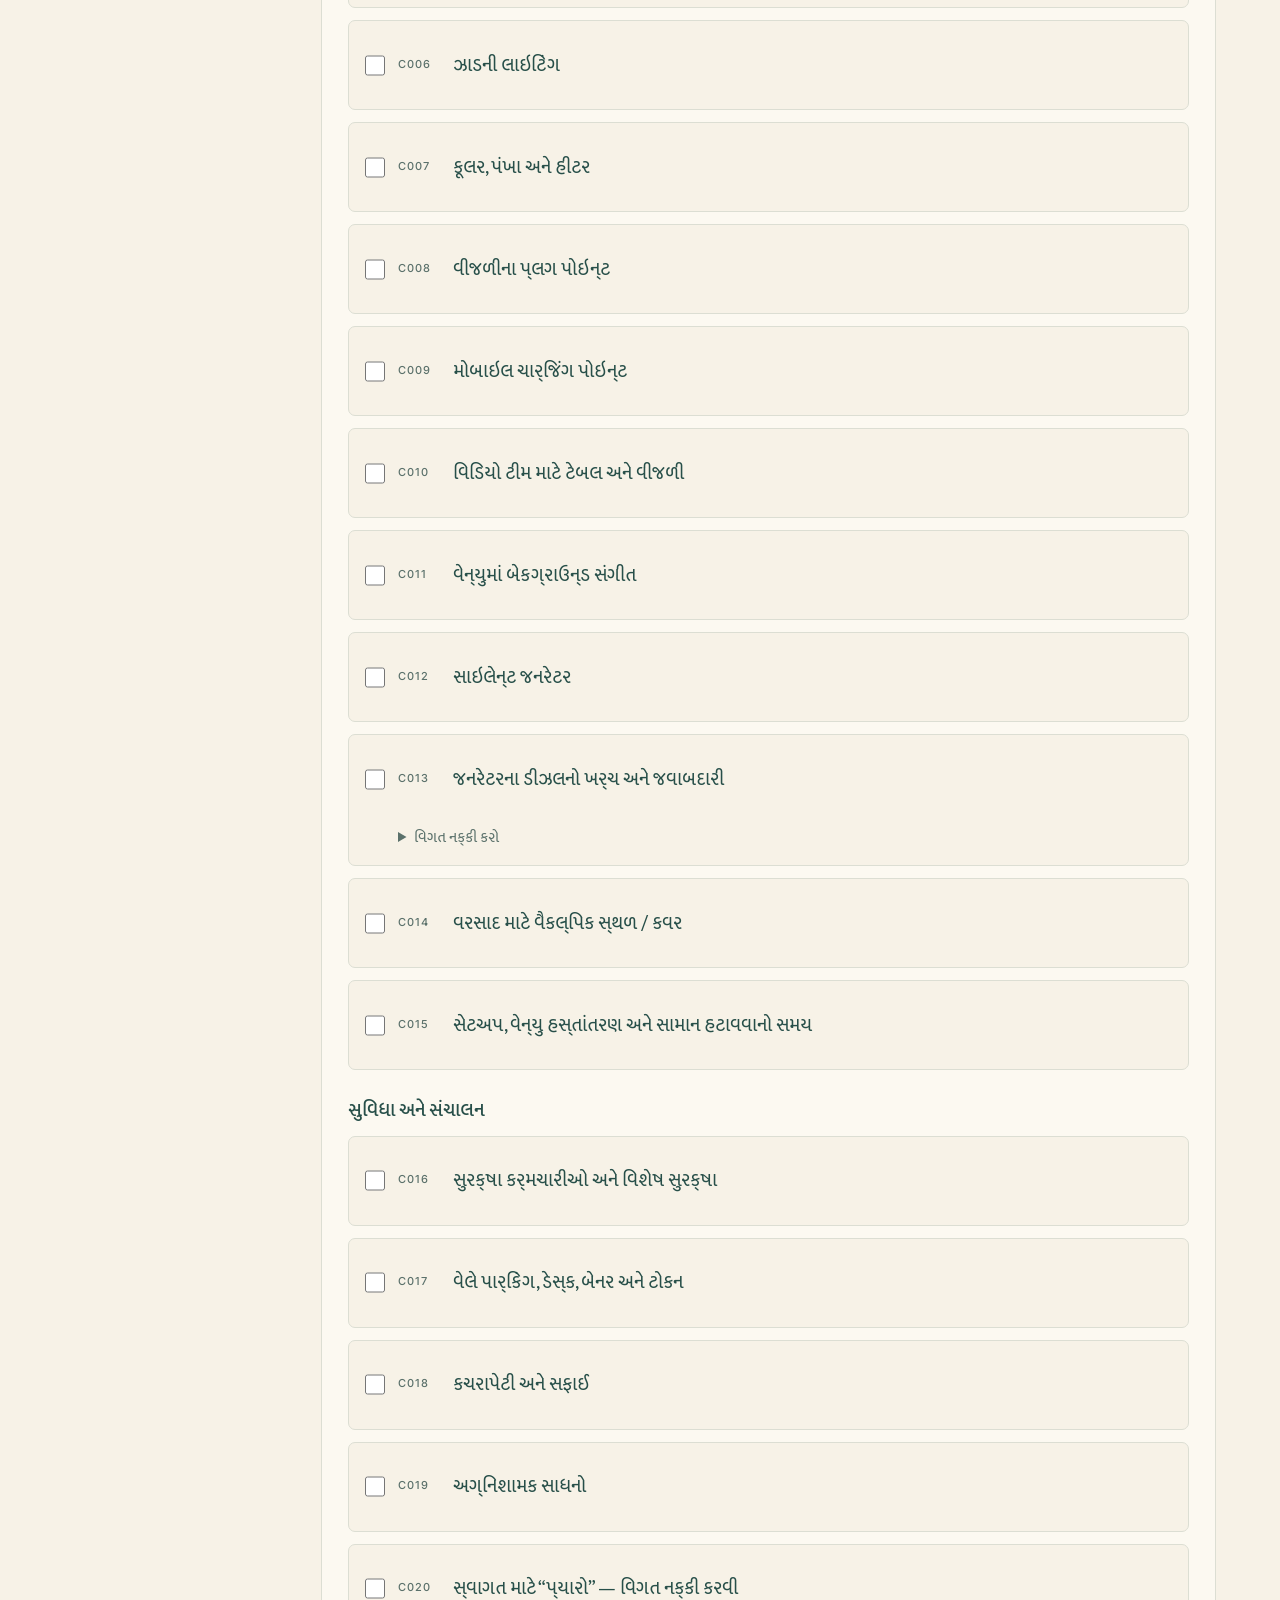
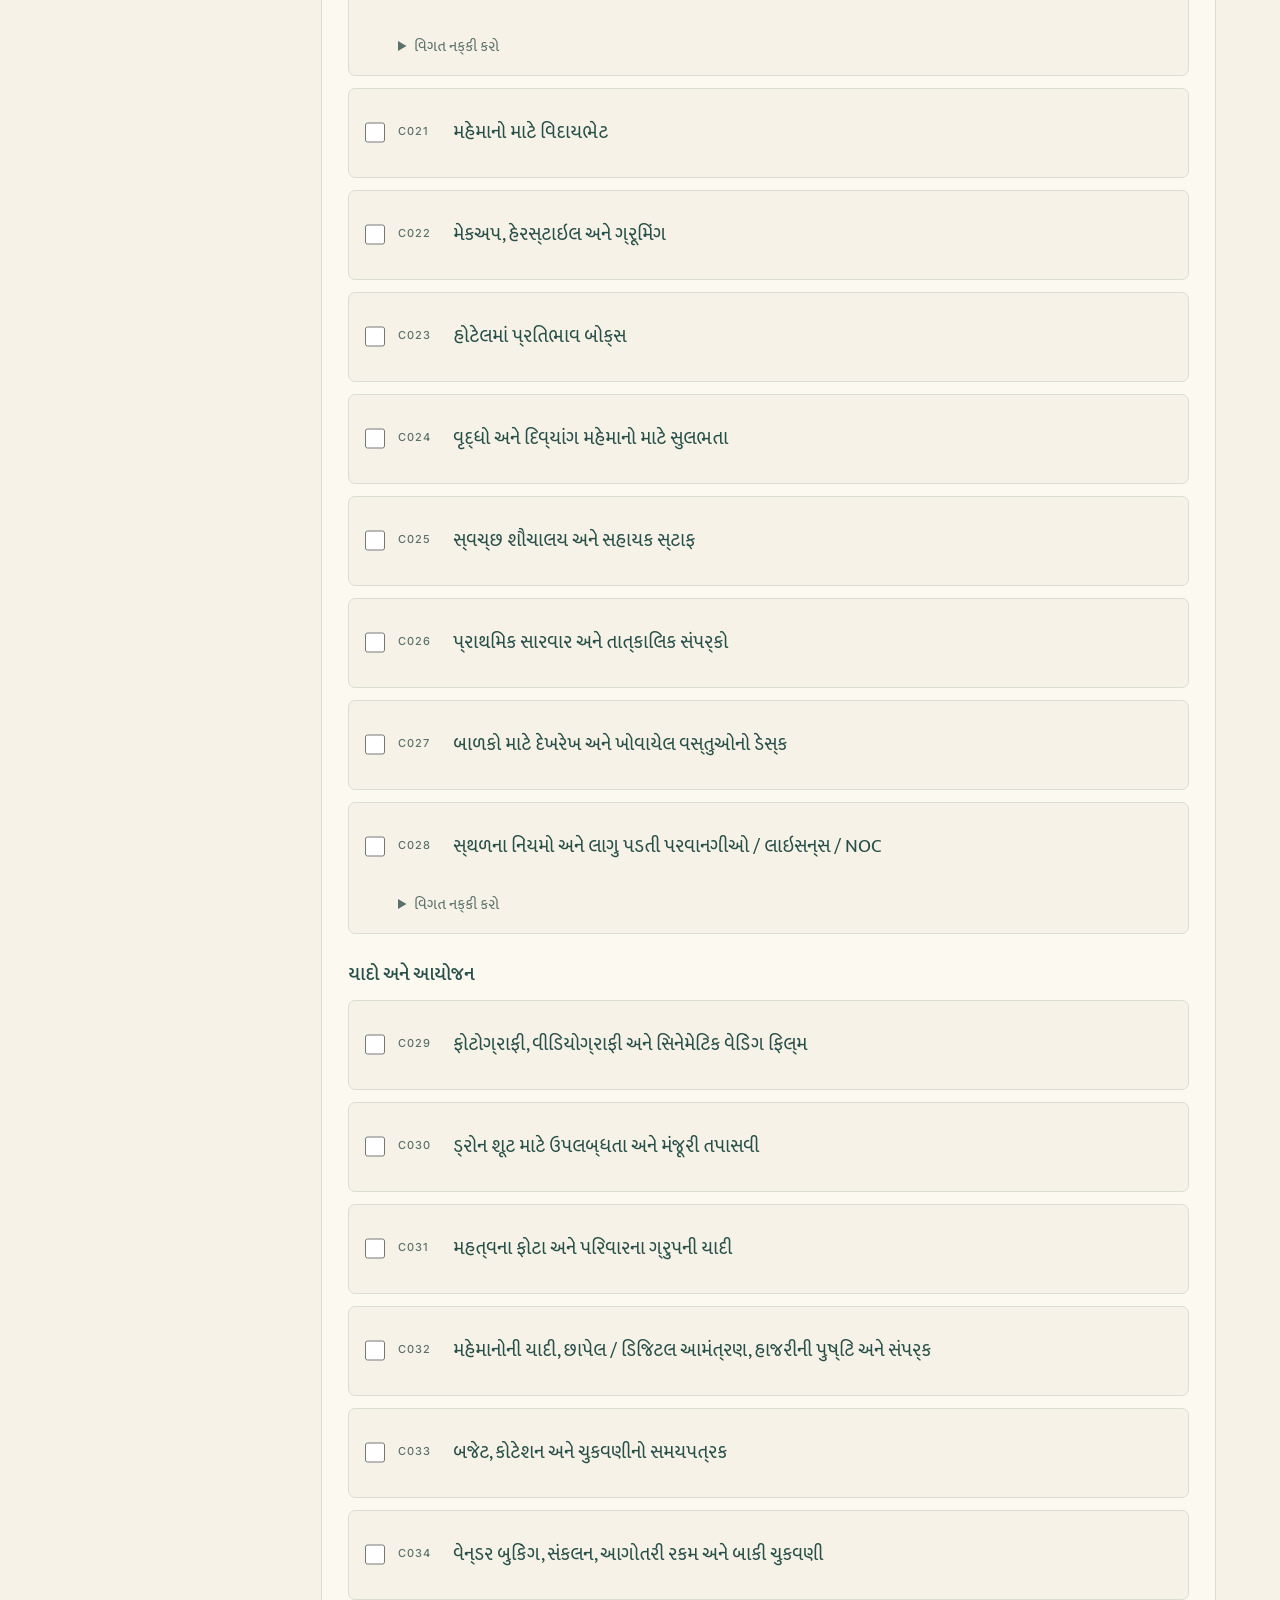
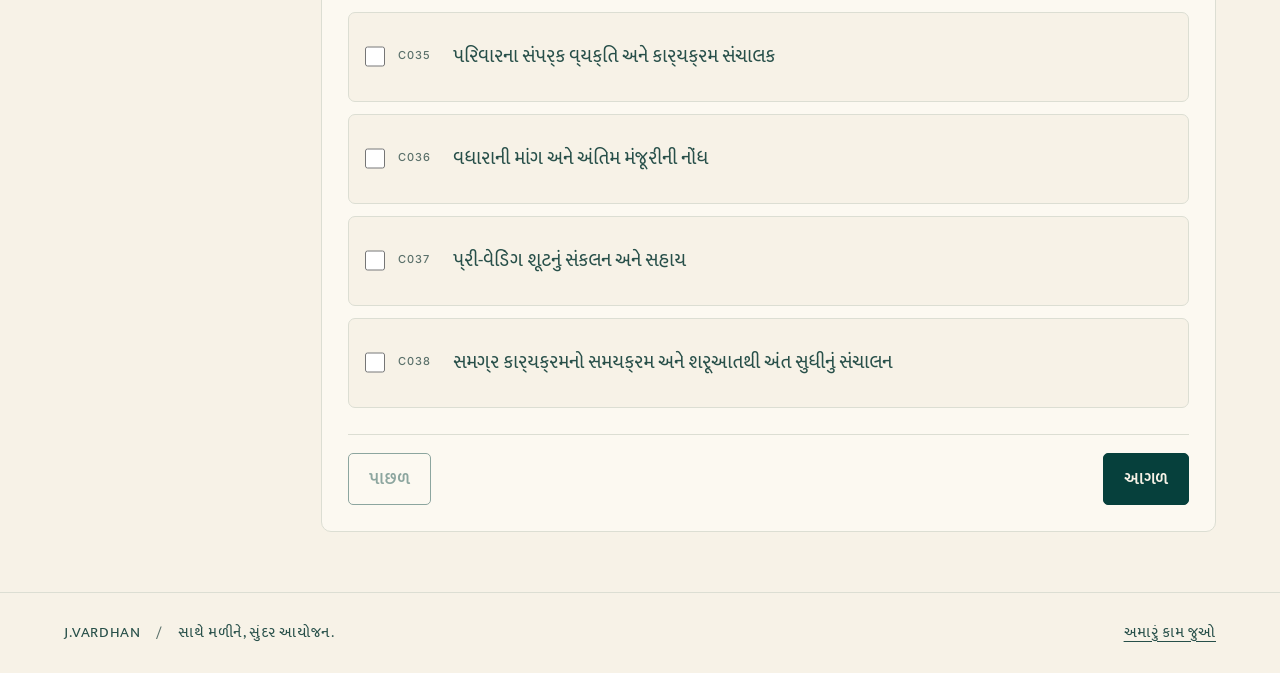
==== commit 0f8051c1: "Keep pricing private and simplify the client checklist" ====
--- a/checklist.html
+++ b/checklist.html
@@ -3,13 +3,13 @@
 <head>
   <meta charset="utf-8">
   <meta name="viewport" content="width=device-width, initial-scale=1">
-  <title>Complete Wedding Checklist &amp; Package Estimate | J.Vardhan</title>
-  <meta name="description" content="One complete wedding checklist: 200 items in 11 sections. Plan in Gujarati or English, load your own rates and calculate a package estimate.">
+  <title>Complete Wedding Checklist | J.Vardhan</title>
+  <meta name="description" content="One complete wedding checklist: 200 items in 11 sections. Choose services, add notes and share your plans in Gujarati or English.">
   <meta name="theme-color" content="#06403C">
   <link rel="canonical" href="https://mihirzalavadia.github.io/jvardhan-site/checklist.html">
   <meta property="og:type" content="website">
   <meta property="og:title" content="Complete Wedding Checklist | J.Vardhan">
-  <meta property="og:description" content="200 items, one checklist. Plan your celebration and review a package estimate using your own prices.">
+  <meta property="og:description" content="200 items, one checklist. Choose your services, add notes and share your celebration plans.">
   <meta property="og:url" content="https://mihirzalavadia.github.io/jvardhan-site/checklist.html">
   <meta property="og:image" content="https://mihirzalavadia.github.io/jvardhan-site/assets/real/real-mandap-01.jpg">
   <meta name="twitter:card" content="summary_large_image">
@@ -19,10 +19,9 @@
   <link href="https://fonts.googleapis.com/css2?family=Archivo:wght@500;600;700;800&family=Inter:wght@400;500;600&family=Mukta+Vaani:wght@400;500;600;700&display=swap" rel="stylesheet">
   <link href="https://api.fontshare.com/v2/css?f[]=boska@400,401,500&display=swap" rel="stylesheet">
   <link rel="stylesheet" href="checklist.css?v=6">
-  <link rel="stylesheet" href="checklist-unified.css?v=1">
+  <link rel="stylesheet" href="checklist-unified.css?v=2">
   <script src="checklist-data.js?v=6" defer></script>
-  <script src="checklist-pricing.js?v=1" defer></script>
-  <script src="checklist-unified.js?v=1" defer></script>
+  <script src="checklist-unified.js?v=2" defer></script>
 </head>
 <body data-view="detailed" class="master-checklist unified-checklist">
   <a class="skip-link" href="#workspace">ફોર્મ પર જાઓ / Skip to form</a>
@@ -37,7 +36,7 @@
     </section>
     <div class="planner-toolbar">
       <span class="eyebrow" data-t="masterCount">૨૦૦ વસ્તુઓ · ૧૧ વિભાગો</span>
-      <button type="button" class="btn" data-action="rate-tools" data-t="rateTools">ભાવપત્રક અને ડાઉનલોડ</button>
+      <button type="button" class="btn" data-action="downloads" data-t="downloads">ચેકલિસ્ટ PDF</button>
       <span id="save-status" class="draft-status" role="status"></span>
     </div>
     <div class="planner-layout">
@@ -46,8 +45,8 @@
         <nav id="section-nav" aria-label="Service categories / સેવાઓના વિભાગો"></nav>
         <button type="button" id="review-nav" class="review-nav" data-t="review">પસંદગીની સમીક્ષા</button>
         <div class="save-note"><p data-t="localNotice">આ ડ્રાફ્ટ આ બ્રાઉઝરમાં રહે છે. આયોજકને મોકલવા માટે સારાંશ ડાઉનલોડ અથવા શેર કરો.</p></div>
-        <details class="draft-tools" id="rate-tools"><summary data-t="rateTools">ભાવપત્રક અને ડાઉનલોડ</summary><p data-t="rateHelp">તમારા સામાન્ય ક્લાયન્ટ ભાવ ભરો.</p><p id="rate-status" role="status"></p><a href="assets/documents/JVARDHAN-Ceiling-Price-Template.xlsx" download data-t="rateTemplate">ભાવ ભરવા માટે Excel ડાઉનલોડ કરો</a><button type="button" data-action="load-rates" data-t="loadRates">ભરેલું Excel / CSV ખોલો</button><input id="rates-file" type="file" accept=".xlsx,.csv" aria-label="Completed pricing workbook" hidden><div id="rate-preview" hidden></div><a href="assets/documents/JVARDHAN-Full-Client-Checklist-English-A4.pdf" download data-t="pdfEn">અંગ્રેજી A4 ચેકલિસ્ટ</a><a href="assets/documents/JVARDHAN-Full-Client-Checklist-Gujarati-A4.pdf" download data-t="pdfGu">ગુજરાતી A4 ચેકલિસ્ટ</a></details>
-        <details class="draft-tools"><summary data-t="draftTools">ડ્રાફ્ટ સાચવો / ખોલો</summary><button type="button" data-action="export" data-t="saveDraft">ભાવ સાથે ડ્રાફ્ટ ડાઉનલોડ કરો</button><button type="button" data-action="import" data-t="openDraft">સાચવેલો ડ્રાફ્ટ ખોલો</button><input id="import-file" type="file" accept="application/json,.json" aria-label="Saved client draft" hidden><button type="button" data-action="reset" class="reset" data-t="newClient">નવો ક્લાયન્ટ</button></details>
+        <details class="draft-tools" id="checklist-downloads"><summary data-t="downloads">ચેકલિસ્ટ PDF</summary><a href="assets/documents/JVARDHAN-Full-Client-Checklist-English-A4.pdf" download data-t="pdfEn">અંગ્રેજી A4 ચેકલિસ્ટ</a><a href="assets/documents/JVARDHAN-Full-Client-Checklist-Gujarati-A4.pdf" download data-t="pdfGu">ગુજરાતી A4 ચેકલિસ્ટ</a></details>
+        <details class="draft-tools"><summary data-t="draftTools">ડ્રાફ્ટ સાચવો / ખોલો</summary><button type="button" data-action="export" data-t="saveDraft">સંપાદનયોગ્ય ડ્રાફ્ટ ડાઉનલોડ કરો</button><button type="button" data-action="import" data-t="openDraft">સાચવેલો ડ્રાફ્ટ ખોલો</button><input id="import-file" type="file" accept="application/json,.json" aria-label="Saved client draft" hidden><button type="button" data-action="reset" class="reset" data-t="newClient">નવો ક્લાયન્ટ</button></details>
         <details class="draft-tools" id="older-drafts" hidden><summary data-t="olderDrafts">અગાઉના સાચવેલા ડ્રાફ્ટ</summary><div id="older-options"></div></details>
       </aside>
       <div class="workspace" id="workspace" tabindex="-1">
--- a/checklist-unified.css
+++ b/checklist-unified.css
@@ -1,5 +1,41 @@
-[hidden]{display:none!important}.unified-checklist .section-link{width:100%;justify-content:space-between}.unified-checklist .items{grid-template-columns:1fr}.unified-checklist .service-number{flex:0 0 42px;font-size:11px;color:var(--muted);padding-top:3px}.unified-checklist .item-choice input{flex:0 0 20px}.section-toggle{display:flex;align-items:center;gap:10px;font-size:13px;margin:12px 0}.section-meta summary{cursor:pointer;font-size:13px}.section-meta .field-grid{margin-top:16px;grid-template-columns:repeat(2,minmax(0,1fr))}.section-meta .field:last-child{grid-column:1/-1}.service-group{margin-bottom:26px}.service-group>h3{font-size:18px;margin:18px 0 12px}.notice,.pending-requests{padding:20px;background:#f0ece0;border:1px solid #d4cdb7;margin:16px 0;border-radius:6px}.draft-tools p{font-size:12px;margin:10px 0;overflow-wrap:anywhere}.draft-tools button,.draft-tools a{width:100%;text-align:left;min-height:44px}.draft-tools #rate-preview{padding:12px;background:#e7ecdf;margin-top:12px}.unified-checklist .review-intro{padding:0 0 22px}.review-intro h2{font-size:32px;margin:20px 0 12px}.review-intro p{font-size:13px}.package-summary{background:#16473f;color:#fbf9ef;padding:26px;border-radius:8px;margin:18px 0}.package-summary h2{font-family:var(--sans);font-size:23px;margin:10px 0}.package-summary>p{font-size:13px}.package-summary .eyebrow{color:#e0c78d}.offer-amount{display:flex;flex-direction:column;padding:22px 0 18px;border-bottom:1px solid #7c978e}.offer-amount span{font-size:13px}.offer-amount strong{font-size:clamp(28px,4vw,43px);font-weight:600;line-height:1.4;overflow-wrap:anywhere}.package-summary dl{margin:15px 0}.package-summary dl div{display:flex;justify-content:space-between;gap:20px;font-size:13px;margin:8px 0}.package-summary dd{margin:0;text-align:right;white-space:nowrap}.package-summary small{font-size:11px;opacity:.85}.package-summary .savings{padding:12px;background:#315d4c;border-radius:5px;margin:12px 0}.estimate-warning{padding:12px 0;color:#ffdfa8;font-weight:600}.package-controls{background:#f0ede2;padding:18px;border:1px solid var(--line);border-radius:7px;margin:22px 0}.package-controls summary{cursor:pointer;font-size:16px;font-weight:600}.package-controls .field-grid{margin-top:15px;grid-template-columns:repeat(2,minmax(0,1fr))}.review-actions{display:flex;gap:8px;flex-wrap:wrap;margin:22px 0}.quote-section{margin:28px 0}.quote-section>h3{font-size:21px;padding-bottom:10px;border-bottom:1px solid #bdc8bc}.quote-line{background:#fcfaf4;border:1px solid #d8ded2;border-radius:6px;padding:18px;margin:12px 0;break-inside:avoid}.quote-item-title{display:flex;gap:10px;align-items:baseline}.quote-item-title small{font-size:10px;color:var(--muted);flex:0 0 37px}.quote-item-title strong{font-size:14px}.quote-line-values{display:grid;grid-template-columns:1fr 1fr 1fr 1fr;gap:15px;margin-top:18px;align-items:end;font-size:11px}.quote-line-values label,.quote-line-values>span{display:block;min-width:0}.quote-line-values b{display:block;font-size:14px;overflow-wrap:anywhere;margin-top:8px}.quote-line-values input{width:100%;min-width:0;min-height:44px;padding:8px;border:1px solid #a1b2a3;background:white;border-radius:3px;font-size:15px}.quote-note{font-size:12px;color:#53685b;margin-top:9px;overflow-wrap:anywhere}.preserve-lines{white-space:pre-wrap}.invalid-row{border-color:#ad4d37}.invalid-row input[aria-invalid=true]{border:2px solid #ad4d37}.pending-card{margin:18px 0;padding:16px;background:#fcfaf3;border:1px solid #d4d1bf}.pending-card h4{margin:0 0 10px}.pending-card>label{display:flex;align-items:flex-start;gap:10px;font-size:13px;margin:12px 0}.pending-card .btn{margin-top:10px}.pending-card p{font-size:12px}.print-client p{font-size:12px;margin:4px 0}.unified-checklist .hero-copy>p{max-width:600px}
-.unified-checklist .review-intro{background:transparent;color:var(--ink);padding:0;margin-bottom:16px}.unified-checklist .review-intro p{color:var(--muted);margin-bottom:0}.package-controls input[aria-invalid=true]{border:2px solid #ad4d37}
-html[lang=gu] .section-toggle,html[lang=gu] .section-meta summary{font-size:17px}html[lang=gu] .draft-tools p{font-size:16px}html[lang=gu] .quote-item-title strong{font-size:19px}html[lang=gu] .quote-line-values{font-size:14px}html[lang=gu] .quote-line-values b{font-size:17px}html[lang=gu] .package-summary>p,html[lang=gu] .package-summary dl div,html[lang=gu] .offer-amount span{font-size:17px}html[lang=gu] .package-summary small{font-size:15px}html[lang=gu] .quote-note,html[lang=gu] .pending-card>label{font-size:16px}
-@media(max-width:720px){.quote-line-values{grid-template-columns:1fr 1fr}.quote-line{padding:14px}.package-summary{padding:20px}.package-summary dl div{font-size:12px;gap:10px}.unified-checklist .draft-tools{order:3;width:100%}.unified-checklist .section-meta{padding:14px}.review-actions .btn{flex:1}.package-summary h2{font-size:21px}.section-meta .field-grid{grid-template-columns:1fr}.unified-checklist .service-number{flex-basis:35px;font-size:10px}.quote-section>h3{font-size:20px}.package-controls .field-grid{grid-template-columns:1fr}.quote-item-title{gap:5px}}
-@media print{@page{size:A4;margin:7mm}#print-content{color:#172f26}.package-summary{background:white!important;color:#172f26!important;border:1px solid #96aa9b;padding:5mm;break-inside:avoid}.package-summary .eyebrow,.estimate-warning{color:#384c3d}.package-summary .savings{background:#eff2eb}.package-summary h2{font-size:17px}.offer-amount{padding:3mm 0}.offer-amount strong{font-size:26px}.package-summary dl div,.package-summary>p{font-size:11px}.quote-section>h3{font-size:16px;break-after:avoid}.quote-line{padding:3mm}.quote-item-title strong{font-size:12px}.quote-line-values{grid-template-columns:1fr 1fr 1fr 1fr;gap:3mm;margin-top:3mm}.quote-line-values b{font-size:12px}.quote-note{font-size:10px}.quote-section{margin:5mm 0}.package-summary .savings{padding:2mm}.pending-requests{break-inside:auto}html[lang=gu] .quote-item-title strong{font-size:15px}html[lang=gu] .quote-line-values{font-size:12px}html[lang=gu] .package-summary>p,html[lang=gu] .package-summary dl div{font-size:13px}html[lang=gu] .quote-note{font-size:12px}html[lang=gu] .package-summary small{font-size:12px}}
+[hidden]{display:none!important}
+.unified-checklist .section-link{width:100%;justify-content:space-between}
+.unified-checklist .items{grid-template-columns:1fr}
+.unified-checklist .service-number{flex:0 0 42px;font-size:11px;color:var(--muted);padding-top:3px}
+.unified-checklist .item-choice input{flex:0 0 20px}
+.section-toggle{display:flex;align-items:center;gap:10px;font-size:13px;margin:12px 0}
+.section-meta summary{cursor:pointer;font-size:13px}
+.section-meta .field-grid{margin-top:16px;grid-template-columns:repeat(2,minmax(0,1fr))}
+.section-meta .field:last-child{grid-column:1/-1}
+.service-group{margin-bottom:26px}.service-group>h3{font-size:18px;margin:18px 0 12px}
+.notice,.pending-requests{padding:20px;background:#f0ece0;border:1px solid #d4cdb7;margin:16px 0;border-radius:6px}
+.draft-tools p{font-size:12px;margin:10px 0;overflow-wrap:anywhere}
+.draft-tools button,.draft-tools a{width:100%;text-align:left;min-height:44px}
+.unified-checklist .review-intro{background:transparent;color:var(--ink);padding:0;margin-bottom:16px}
+.unified-checklist .review-intro h2{font-size:32px;margin:20px 0 12px}
+.unified-checklist .review-intro p{color:var(--muted);font-size:13px;margin-bottom:0}
+.unified-checklist .review-intro .brief-count{margin-top:16px;padding:12px 16px;border:1px solid var(--line);background:var(--paper);border-radius:5px}
+.review-actions{display:flex;gap:8px;flex-wrap:wrap;margin:22px 0}
+.brief-items{list-style:none;padding:0!important}.brief-items li{border-top:1px solid var(--line);padding:14px 0;margin:0!important}
+.brief-items li:first-child{border-top:0}.brief-ref{font-size:10px;display:inline-block;min-width:44px;color:var(--muted)}
+.brief-items li>p{font-size:13px;margin:8px 0 0 44px;color:var(--muted);overflow-wrap:anywhere}
+.preserve-lines{white-space:pre-wrap}.brief-count{font-size:13px;margin:14px 0}
+.pending-card{margin:18px 0;padding:16px;background:#fcfaf3;border:1px solid #d4d1bf}
+.pending-card h4{margin:0 0 10px}.pending-card>label{display:flex;align-items:flex-start;gap:10px;font-size:13px;margin:12px 0}
+.pending-card .btn{margin-top:10px}.pending-card p{font-size:12px}
+.print-client p{font-size:12px;margin:4px 0}.unified-checklist .hero-copy>p{max-width:600px}
+html[lang=gu] .section-toggle,html[lang=gu] .section-meta summary{font-size:17px}
+html[lang=gu] .draft-tools p,html[lang=gu] .pending-card>label,html[lang=gu] .brief-items li>p,html[lang=gu] .brief-count{font-size:16px}
+html[lang=gu] .review-intro p{font-size:18px}
+@media(max-width:720px){
+  .unified-checklist .draft-tools{order:3;width:100%}.unified-checklist .section-meta{padding:14px}
+  .review-actions .btn{flex:1}.section-meta .field-grid{grid-template-columns:1fr}
+  .unified-checklist .service-number{flex-basis:35px;font-size:10px}
+}
+@media print{
+  @page{size:A4;margin:7mm}
+  #print-content{color:#172f26}.review-section{padding:3mm;margin:4mm 0;border:1px solid #bdc8bc;break-inside:auto}
+  .review-section h3{font-size:17px;break-after:avoid}.brief-items li{break-inside:avoid;padding:2mm 0}
+  .brief-items li>p{font-size:11px}.brief-count{font-size:12px}
+  .pending-requests{break-inside:auto}html[lang=gu] .brief-items li>p{font-size:14px}
+}
